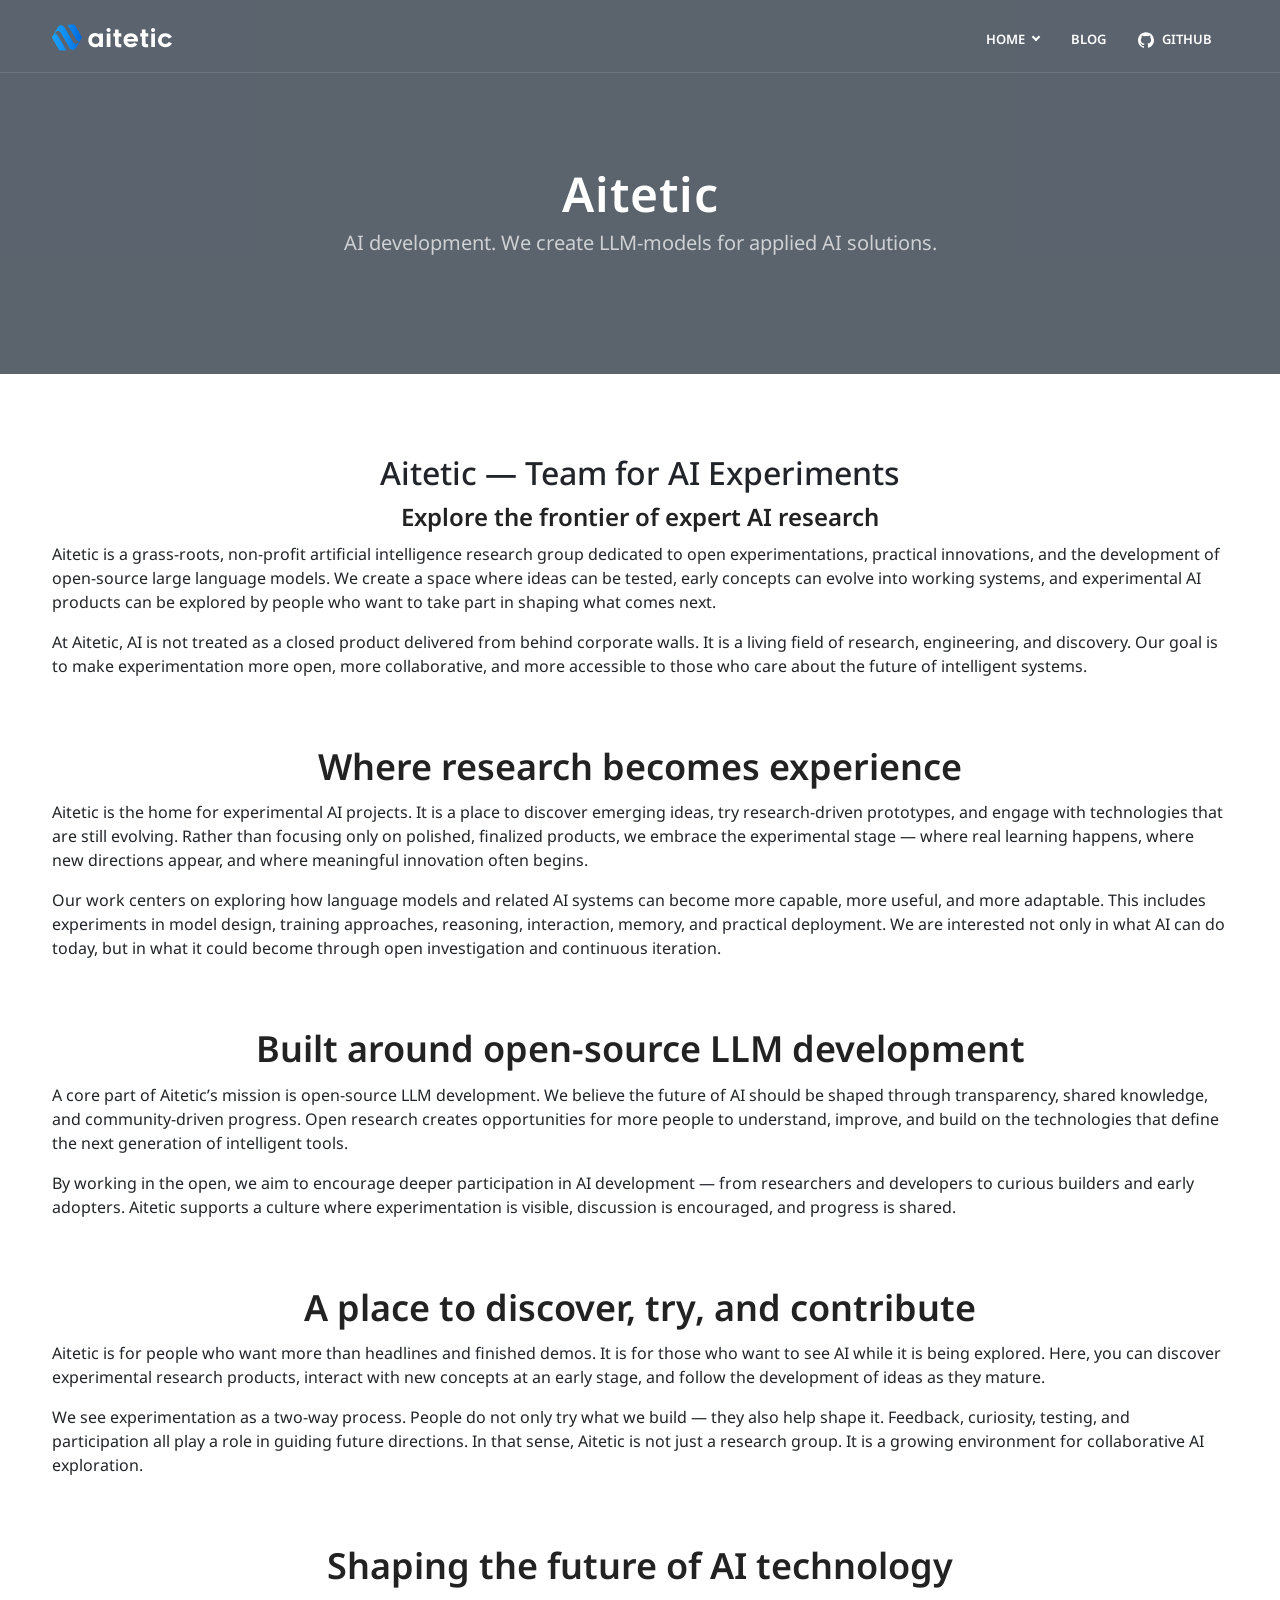
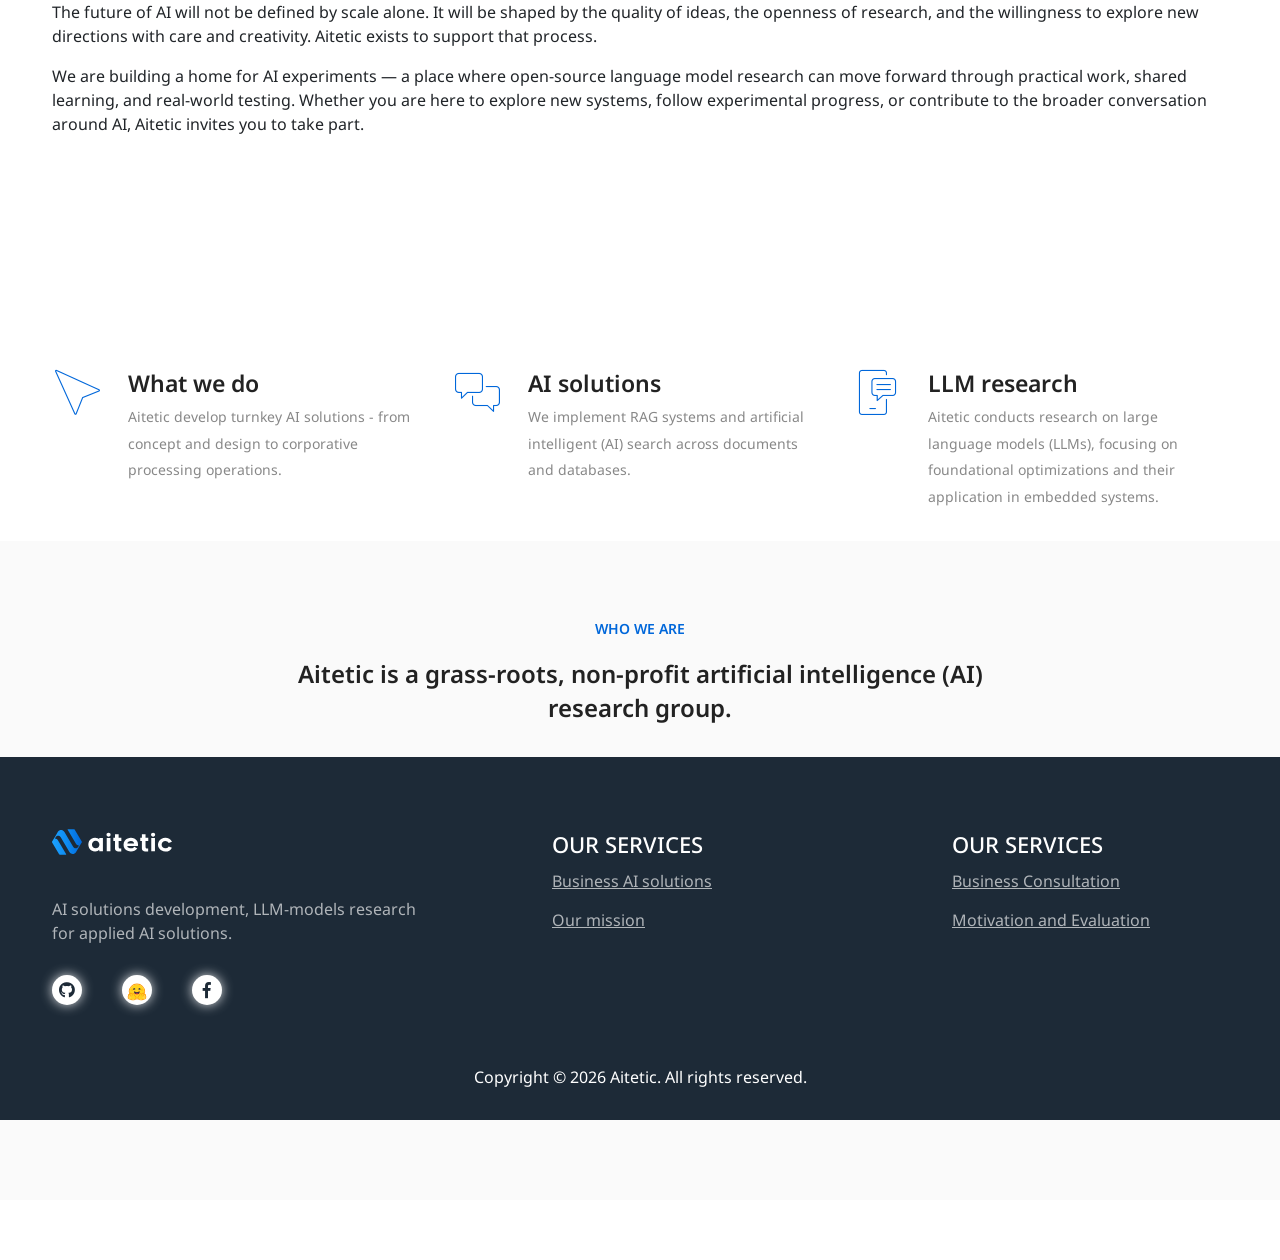
==== index.html @ 422adab6 "index.html: removed google tag manager, gsc meta tag verification" ====
<!DOCTYPE html>
<html lang="en">
<head>

    <title>Aitetic - AI solutions development</title>
    <meta name="description" content="Aitetic - AI solutions development, Team for AI Experiments and LLM-models research for applied AI solutions.">

    <meta name="keywords" content="Aitetic, AI solutions development, Team for AI Experiments and LLM-models research">

    <meta property="og:title" content="Aitetic - AI solutions development">
    <meta property="og:description" content="Aitetic - AI solutions development, Team for AI Experiments and LLM-models research for applied AI solutions.">

    <link rel="canonical" href="https://aitetic.com/">


	<meta charset="UTF-8">
	<link rel="shortcut icon" href="#"/>
	<meta name="viewport" content="width=device-width, initial-scale=1, maximum-scale=1">

    <link rel="icon" href="img/logo/aitetic-logo-min.svg" type="image/svg+xml">

	<!-- Bootstrap-5.3.8 -->
	<link rel="stylesheet" type="text/css" href="assets/dist/css/bootstrap.min.css">
	<!-- Font-Awesome -->
	<link rel="stylesheet" type="text/css" href="css/fontawesome-all.css">
	<!-- Slider -->
	<link rel="stylesheet" type="text/css" href="css/swiper.min.css">
	<link rel="stylesheet" type="text/css" href="css/slider.css">
	<!--Navigation Menu CSS-->
	<link rel="stylesheet" type="text/css" href="css/navigation.css">
	<!-- Owl carousel Styles -->
	<link rel="stylesheet" type="text/css" href="css/owl.carousel.min.css">
	<link rel="stylesheet" type="text/css" href="css/owl.theme.default.css">
	<!--Animate CSS-->
	<link rel="stylesheet" type="text/css" href="css/animate.css">
	<!-- Main Styles -->
	<link rel="stylesheet" type="text/css" href="css/default.css">
	<link rel="stylesheet" type="text/css" href="css/styles.css">


</head>

<body>


<!-- Navbar START -->
<header id="nav-transparent">
	<div>
		<nav id="navigation4" class="container navigation">
			<div class="nav-header">
				<a class="nav-brand" href="/">
					<img src="img/logo/aitetic-logo.svg" alt="logo" class="main-logo" id="light_logo" title="aitetic">
					<img src="img/logo/aitetic-logo-inversed.svg" alt="logo" class="main-logo" id="main_logo" title="aitetic">
				</a>
				<div class="nav-toggle"></div>
			</div>
			<div class="nav-menus-wrapper">
				<ul class="nav-menu align-to-right">
					<li><a href="#">Home</a>
						<ul class="nav-dropdown">
							<li><a href="#features">Features</a></li>
						</ul>
					</li>
                	<li><a href="blog.html" class="nav-link">Blog</a></li>
					<li><a href="https://github.com/aitetic" target="_blank" rel="noopener noreferrer">
						<svg xmlns="http://www.w3.org/2000/svg" class="me-2 align-middle" viewBox="0 0 512 499.36" role="img" height="16" width="16" aria-label="GitHub icon">
                    	<path fill="currentColor" fill-rule="evenodd" d="M256 0C114.64 0 0 114.61 0 256c0 113.09 73.34 209 175.08 242.9 12.8 2.35 17.47-5.56 17.47-12.34 0-6.08-.22-22.18-.35-43.54-71.2 15.49-86.2-34.34-86.2-34.34-11.64-29.57-28.42-37.45-28.42-37.45-23.27-15.84 1.73-15.55 1.73-15.55 25.69 1.81 39.21 26.38 39.21 26.38 22.84 39.12 59.92 27.82 74.5 21.27 2.33-16.54 8.94-27.82 16.25-34.22-56.84-6.43-116.6-28.43-116.6-126.49 0-27.95 10-50.8 26.35-68.69-2.63-6.48-11.42-32.5 2.51-67.75 0 0 21.49-6.88 70.4 26.24a242.65 242.65 0 0 1 128.18 0c48.87-33.13 70.33-26.24 70.33-26.24 14 35.25 5.18 61.27 2.55 67.75 16.41 17.9 26.31 40.75 26.31 68.69 0 98.35-59.85 120-116.88 126.32 9.19 7.9 17.38 23.53 17.38 47.41 0 34.22-.31 61.83-.31 70.23 0 6.85 4.61 14.81 17.6 12.31C438.72 464.97 512 369.08 512 256.02 512 114.62 397.37 0 256 0z">
                      	</path>
                    </svg>GitHub</a></li>
				</ul>
			</div>
		</nav>
	</div>
</header>
<!-- Navbar END -->

<!-- Page Title START -->
<div class="page-title-section">
	<div class="black-overlay-70"></div>
	<div class="container">
		<h1>Aitetic</h1>
		<p>AI development. We create LLM-models for applied AI solutions.</p>
	</div>
</div>
<!-- Page Title END -->


<div class="section-wrapper">
	<div class="container">

<h2 class="text-center">Aitetic — Team for AI Experiments</h2>

<div class="row justify-content-center mb-5">
				<div class="col-md-12 col-lg-8 col-centered text-center">
					<h3 class="s-title-sm">Explore the frontier of expert AI research</h3>
				</div>
				<p>Aitetic is a grass-roots, non-profit artificial intelligence research group dedicated to open experimentations, practical innovations, and the development of open-source large language models. We create a space where ideas can be tested, early concepts can evolve into working systems, and experimental AI products can be explored by people who want to take part in shaping what comes next.
				</p>
				<p>
				At Aitetic, AI is not treated as a closed product delivered from behind corporate walls. It is a living field of research, engineering, and discovery. Our goal is to make experimentation more open, more collaborative, and more accessible to those who care about the future of intelligent systems.
				</p>

</div>

<div class="row justify-content-center mb-5">
				<div class="col-md-12 col-lg-8 col-centered text-center">
					<h3 class="s-title">Where research becomes experience</h3>
				</div>
				<p>
				Aitetic is the home for experimental AI projects. It is a place to discover emerging ideas, try research-driven prototypes, and engage with technologies that are still evolving. Rather than focusing only on polished, finalized products, we embrace the experimental stage — where real learning happens, where new directions appear, and where meaningful innovation often begins.
				</p>

				<p>
				Our work centers on exploring how language models and related AI systems can become more capable, more useful, and more adaptable. This includes experiments in model design, training approaches, reasoning, interaction, memory, and practical deployment. We are interested not only in what AI can do today, but in what it could become through open investigation and continuous iteration.
				</p>

</div>

<div class="row justify-content-center mb-5">
				<div class="col-md-12 col-lg-8 col-centered text-center">
					<h3 class="s-title">Built around open-source LLM development</h3>
				</div>
				<p>
A core part of Aitetic’s mission is open-source LLM development. We believe the future of AI should be shaped through transparency, shared knowledge, and community-driven progress. Open research creates opportunities for more people to understand, improve, and build on the technologies that define the next generation of intelligent tools.
				</p>
				<p>
				By working in the open, we aim to encourage deeper participation in AI development — from researchers and developers to curious builders and early adopters. Aitetic supports a culture where experimentation is visible, discussion is encouraged, and progress is shared.
				</p>

</div>

<div class="row justify-content-center mb-5">
				<div class="col-md-12 col-lg-8 col-centered text-center">
					<h3 class="s-title">A place to discover, try, and contribute</h3>
				</div>
				<p>
Aitetic is for people who want more than headlines and finished demos. It is for those who want to see AI while it is being explored. Here, you can discover experimental research products, interact with new concepts at an early stage, and follow the development of ideas as they mature.
				</p>
				<p>
				We see experimentation as a two-way process. People do not only try what we build — they also help shape it. Feedback, curiosity, testing, and participation all play a role in guiding future directions. In that sense, Aitetic is not just a research group. It is a growing environment for collaborative AI exploration.
				</p>

</div>

<div class="row justify-content-center mb-5">
				<div class="col-md-12 col-lg-8 col-centered text-center">
					<h3 class="s-title">Shaping the future of AI technology</h3>
				</div>
				<p>
The future of AI will not be defined by scale alone. It will be shaped by the quality of ideas, the openness of research, and the willingness to explore new directions with care and creativity. Aitetic exists to support that process.
				</p>
				<p>
				We are building a home for AI experiments — a place where open-source language model research can move forward through practical work, shared learning, and real-world testing. Whether you are here to explore new systems, follow experimental progress, or contribute to the broader conversation around AI, Aitetic invites you to take part.
				</p>

</div>



	</div>
</div>


<section id="features" class="section-wrapper section-wrapper--sm">
	<div class="container">
		<div class="row mt-40">
			<div class="col-md-4 col-sm-4 col-12">
				<div class="feature-float clearfix">
					<div class="feature-float-icon">
						<i class="icon-cursor"></i>
					</div>
					<div class="feature-float-content">
						<h4>What we do</h4>
						<p>Aitetic develop turnkey AI solutions - from concept and design to corporative processing operations.</p>
					</div>
				</div>
			</div>
			<div class="col-md-4 col-sm-4 col-12">
				<div class="feature-float clearfix">
					<div class="feature-float-icon">
						<i class="icon-speech-bubbles"></i>
					</div>
					<div class="feature-float-content">
						<h4>AI solutions</h4>
						<p>We implement RAG systems and artificial intelligent (AI) search across documents and databases.</p>
					</div>
				</div>
			</div>
			<div class="col-md-4 col-sm-4 col-12">
				<div class="feature-float clearfix">
					<div class="feature-float-icon">
						<i class="icon-smartphone"></i>
					</div>
					<div class="feature-float-content">
						<h4>LLM research</h4>
						<p>Aitetic conducts research on large language models (LLMs), focusing on foundational optimizations and their application in embedded systems.</p>
					</div>
				</div>
			</div>
		</div>
	</div>
</div>

<!--Let's Talk START-->
<section id="about" class="section-wrapper section-wrapper--gray">
	<div class="container">
		<div class="row justify-content-center">
			<div class="col-md-12 col-lg-8 mb-4">
				<h3 class="s-subtitle-top textcolor text-center">Who we are</h3>
				<h4 class="s-title-sm text-center">Aitetic is a grass-roots, non-profit artificial intelligence (AI) research group.</h4>
			</div>
		</div>
	</div>
</div>
<!--Let's Talk END-->


<!-- Footer START -->
<footer id="footer">
	<div class="container">
		<div class="row">
			<div class="col-sm-12 col-md-4 foot-col-1">
				<img src="img/logo/aitetic-logo.svg" alt="logo" style="width: 120px; height: auto;" title="aitetic">
				<p class="s-mrt-40">AI solutions development, LLM-models research for applied AI solutions.</p>
				<ul class="social-footer">
					<li class="shadow">
						<a href="https://github.com/aitetic" target="_blank" rel="noopener noreferrer">
							<i class="fab fa-github iconhover" title="aitetic github"></i>
						</a>
					</li>
					<li class="shadow">
						<a href="https://huggingface.co/aitetic" target="_blank" rel="noopener noreferrer" title="aitetic HuggingFace">
							<img src="img/content/huggingface_logo-noborder.svg" class="iconhover" alt="Hugging Face" width="20" height="20">
						</a>
					</li>
					<li class="shadow">
						<a href="https://www.facebook.com/aitetic" target="_blank" rel="noopener noreferrer">
							<i class="fab fa-facebook-f iconhover" title="aitetic Facebook"></i>
						</a>
					</li>
				</ul>
			</div>
			<div class="col-sm-6 col-md-4 col-lg-3 offset-lg-1 foot-col-2 footer-col-clone">
				<h3>OUR SERVICES</h3>
				<ul class="px-0">
					<li><a href="#">Business AI solutions</a>
					</li>
					<li><a href="#">Our mission</a>
					</li>
				</ul>
			</div>
			<div class="col-sm-6 col-md-4 col-lg-3 offset-lg-1 foot-col-3 footer-col-clone">
				<h3>OUR SERVICES</h3>
				<ul class="px-0">
					<li><a href="#">Business Consultation</a>
					</li>
					<li><a href="#">Motivation and Evaluation</a>
					</li>
				</ul>
			</div>
			<div class="col-sm-12 foot-bottom">
              <p>Copyright &copy;
                <script>document.write(new Date().getFullYear());</script> Aitetic. All rights reserved.
              </p>
			</div>
		</div>
	</div>
</footer>
<!-- Footer END -->

<!-- Jquery -->
<script src="./js/jquery.min.js"></script>
<!-- Bootstrap -->
<script src="./js/bootstrap.min.js"></script>
<!-- Navbar JS -->
<script src="./js/navigation.js"></script>
<script src="./js/navigation.fixed.js"></script>
<!-- Popper -->
<script src="./js/popper.min.js"></script>
<!-- Include js plugin -->
<script src="./js/owl.carousel.min.js"></script>
<!-- Main JS -->
<script src="./js/main.js"></script>
</body>

</html>
---- css/slider.css ----
/*
  Project Name : RedBiz
  Author Company : SpecThemes
  Project Date: 24 Feb, 2018
  Template Developer: vsafaryan50@gmail.com
*/


/*-----------------------------------------
  Slider Container Options
-------------------------------------------*/
@media screen and (max-width:767px) {
    .swiper-main-slider {
      padding-top: 70px;
    }
}

.swiper-container {
  width: 100%;
  height: 100vh;
}
@media screen and (max-width:767px) {
  .swiper-container {
    height: auto;
  }
}
.swiper-slide {
  text-align: center;
  font-size: 18px;
  background: transparent;
  background-position: center;
  background-size: cover;
  /* Center slide text vertically */
  display: -webkit-box;
  display: -ms-flexbox;
  display: -webkit-flex;
  display: flex;
  -webkit-box-pack: center;
  -ms-flex-pack: center;
  -webkit-justify-content: center;
  justify-content: center;
  -webkit-box-align: center;
  -ms-flex-align: center;
  -webkit-align-items: center;
  align-items: center;
}



/*-----------------------------------------
  Slider Control Buttons, Paginations
-------------------------------------------*/
.swiper-button-next{
  background-repeat: no-repeat;
  background-position: center;
  background-image:url("data:image/svg+xml;charset=utf-8,%3Csvg%20xmlns%3D'http%3A%2F%2Fwww.w3.org%2F2000%2Fsvg'%20viewBox%3D'0%200%2027%2044'%3E%3Cpath%20d%3D'M27%2C22L27%2C22L5%2C44l-2.1-2.1L22.8%2C22L2.9%2C2.1L5%2C0L27%2C22L27%2C22z'%20fill%3D'%23ffffff'%2F%3E%3C%2Fsvg%3E");
}
.swiper-button-prev{
  background-repeat: no-repeat;
  background-position: center;  
  background-image:url("data:image/svg+xml;charset=utf-8,%3Csvg%20xmlns%3D'http%3A%2F%2Fwww.w3.org%2F2000%2Fsvg'%20viewBox%3D'0%200%2027%2044'%3E%3Cpath%20d%3D'M0%2C22L22%2C0l2.1%2C2.1L4.2%2C22l19.9%2C19.9L22%2C44L0%2C22L0%2C22L0%2C22z'%20fill%3D'%23ffffff'%2F%3E%3C%2Fsvg%3E");
}
.swiper-pagination-bullet-active{
  background: #fff;
}


/*-----------------------------------------
  Overlays For Slides
-------------------------------------------*/
.light-overlay {
  position: absolute;
  top: 0;
  left: 0;
  width: 100%;
  height: 100%;
  background-color: #000;
  opacity: 0.5; 
}

.medium-overlay {
  position: absolute;
  top: 0;
  left: 0;
  width: 100%;
  height: 100%;
  background-color: #000;
  opacity: 0.6; 
  z-index: -1;
}

.dark-overlay {
  position: absolute;
  top: 0;
  left: 0;
  width: 100%;
  height: 100%;
  background-color: #000;
  opacity: 0.7;
  z-index: -1;
}



/*-----------------------------------------
  Slider Content Captions
-------------------------------------------*/
.slider-content{
  position: relative;
  -webkit-animation-delay: 0.5s;
  animation-delay: 0.5s;
  z-index: 2;
}
@media screen and (max-width:767px) {
  .slider-content{
    padding: 70px 30px;
  }
}
.slider-content h2{
  font-size: 65px;
  color: #fff;
  line-height: 1.2;
  font-weight: 600;
}
.slider-content h6{
  font-size: 22px;
  color: #fff;
  line-height: 1.4;
  font-weight: 500;
  opacity: 0.7;
}

@media screen and (max-width:991px) {
  .slider-content h2{
    font-size: 28px;
    color: #fff;
    line-height: 1.4;
    font-weight: 600;
  }
}

@media screen and (max-width:767px) {
  .slider-content h2{
    font-size: 25px;
    color: #fff;
    line-height: 1.4;
    font-weight: 600;
  }
}

.slider-content h3{
  font-size: 45px;
  color: #fff;
  line-height: 1.4;
  font-weight: 600;
}

.slider-content p{
  font-size: 18px;
  color: rgba(255, 255, 255, .7);
  line-height: 1.9;
  font-weight: 400;
  max-width: 100%;
  margin-top: 10px;
  word-wrap: break-word;
}
@media screen and (max-width:767px) {
  .slider-content p{ 
    width: auto;
  }
}



/*-----------------------------------------
  Slider Parallax
-------------------------------------------*/
.parallax-bg {
  position: absolute;
  left: 0;
  top: 0;
  width: 130%;
  height: 100%;
  -webkit-background-size: cover;
  background-size: cover;
  background-position: center;
}




/*-----------------------------------------
Revolution Slider Styles
-------------------------------------------*/
.rev-slider-content{
  z-index: 19 !important;
  white-space: nowrap; 
  font-size: 90px; 
  line-height: 90px; 
  font-weight: 500; 
  color: #ffffff !important; 
}

.revolution-btn{
  z-index: 21 !important; 
  white-space: nowrap; 
  font-size: 18px; 
  line-height: 60px; 
  font-weight: 500; 
  color: rgba(255,255,255,1); 
  letter-spacing: 1px;
  border-color:rgba(0,0,0,1);
  border-radius:30px 30px 30px 30px;
  outline:none;
  box-shadow:none;
  box-sizing:border-box;
  -moz-box-sizing:border-box;
  -webkit-box-sizing:border-box;
  cursor:pointer;
  text-decoration: none;
  -webkit-transition-duration: .3s;
  transition-duration: .3s;
}

.tp-bannertimer{
  height: 5px; 
  background: #000;
  opacity: .5;
}

.revolution-btn-2{
  z-index: 20 !important; 
  min-width: 480px; 
  max-width: 480px; 
  white-space: normal; 
  font-size: 25px; 
  line-height: 35px; 
  font-weight: 400; 
  color: #ffffff; 
  letter-spacing: 0px;
}

.tp-bullet {
    width: 10px;
    height: 10px;
    border-radius: 50%;
    position: absolute;
    background: rgba(255,255,255,.3);
    cursor: pointer;
}




/*-----------------------------------------
Main Image Section Styles
-------------------------------------------*/
.main-image-section{
  width: 100%;
  position: relative;
  background-size: cover;
  background-repeat: no-repeat;
  background-position: 50% 50%;
  padding: 90px 0px 90px 0px;   
  min-height: 85%;  
  /* Center slide text vertically */
  display: -webkit-box;
  display: -ms-flexbox;
  display: -webkit-flex;
  display: flex;
  -webkit-box-pack: center;
  -ms-flex-pack: center;
  -webkit-justify-content: center;
  justify-content: center;
  -webkit-box-align: center;
  -ms-flex-align: center;
  -webkit-align-items: center;
  align-items: center;  
}

.main-image-content{
  margin: 0 auto;
  position: relative;
  overflow: hidden;
  list-style: none;
  padding: 0;
  z-index: 1; 
}


.main-image-content h2{
  font-size: 50px;
  color: #fff;
  line-height: 1.4;
  font-weight: 600;
}

@media screen and (max-width:767px) {
  .main-image-content h2{
    font-size: 25px;
    color: #fff;
    line-height: 1.4;
    font-weight: 600;
  }
}

.main-image-content h3{
  font-size: 45px;
  color: #fff;
  line-height: 1.4;
  font-weight: 600;
}

.main-image-content p{
  font-size: 15px;
  color: rgba(255, 255, 255, .7);
  line-height: 1.9;
  font-weight: 400;
  max-width: 100%;
  margin-top: 10px;
  word-wrap: break-word;
}
@media screen and (max-width:767px) {
  .main-image-content p{ 
    width: auto;
  }
}
---- css/navigation.css ----
/*--------------------
  Classic Navbar
----------------------*/
.navigation {
  width: 100%;
  height: 72px;
  display: table;
  position: relative;
  font-family: inherit;
  background-color: #fff;
  padding-top: 0;
}

.navigation-fixed-wrapper{
  background-color: #fff;
  border-bottom: 1px solid #eee;
  box-shadow: 0 0 65px rgba(0,0,0,.09);
  z-index: 2;
  position: relative;
}

@media (max-width: 991px) {
  .navigation {
    padding: 15px 0px;
    /*
    padding: 12px 0px;
    */
  }
}

.navigation * {
  box-sizing: border-box;
  -webkit-tap-highlight-color: transparent;
}

.navigation-portrait {
  height: 48px;
}

.navigation-fixed-wrapper {
  width: 100%;
  left: 0;
  z-index: 19998;
  /*will-change: opacity;*/
}

.navigation-fixed-wrapper.fixed {
  position: fixed !important;
  -webkit-animation: fade .50s;
  animation: fade .50s;
}

@keyframes fade {
  from {
    opacity: 0.999;
  }
  to {
    opacity: 1;
  }
}

.navigation-fixed-wrapper .navigation {
  margin-right: auto;
  margin-left: auto;
}

.navigation-fixed-placeholder {
  width: 100%;
  display: none;
}

.navigation-fixed-placeholder.navigation-fixed-placeholder.visible {
  display: block;
}

.navigation-hidden {
  width: 0 !important;
  height: 0 !important;
  margin: 0 !important;
  padding: 0 !important;
  position: absolute;
  top: -9999px;
}

.align-to-right {
  float: right;
}

.nav-header {
  float: left;
}

.nav-header-center{
  float: none;
  text-align: center;
  display: block;
}

.navigation-hidden .nav-header {
  display: none;
}

.nav-brand {
  line-height: 70px;
  padding: 0px 15px 0px 0px;
  color: #70798b;
  font-size: 24px;
  text-decoration: none !important;
}

@media (max-width: 991px) {
  .nav-brand {
    padding: 0px 15px;
  }
}

.nav-brand:hover, .nav-brand:focus {
  color: #70798b;
}

.navigation-portrait .nav-brand {
  font-size: 18px;
  line-height: 48px;
}

.nav-logo > img {
  height: 48px;
  margin: 11px auto;
  padding: 0 15px;
  float: left;
}

.nav-logo:focus > img {
  outline: initial;
}

.navigation-portrait .nav-logo > img {
  height: 36px;
  margin: 6px auto 6px 15px;
  padding: 0;
}

.nav-toggle {
  width: 30px;
  height: 30px;
  padding: 6px 2px 0;
  position: absolute;
  top: 50%;
  margin-top: -14px;
  right: 15px;
  display: none;
  cursor: pointer;
}

.nav-toggle:before {
  content: "";
  position: absolute;
  width: 24px;
  height: 2px;
  background-color: #70798b;
  border-radius: 10px;
  box-shadow: 0 0.5em 0 0 #70798b, 0 1em 0 0 #70798b;
}

.navigation-portrait .nav-toggle {
  display: block;
}

.navigation-portrait .nav-menus-wrapper {
  width: 320px;
  height: 100%;
  top: 0;
  left: -400px;
  position: fixed;
  background-color: #ffffff;
  z-index: 999999;
  overflow-y: auto;
  -webkit-overflow-scrolling: touch;
  -webkit-transition-duration: .8s;
  transition-duration: .8s;
  -webkit-transition-timing-function: ease;
  transition-timing-function: ease;
}

.navigation-portrait .nav-menus-wrapper.nav-menus-wrapper-right {
  left: auto;
  right: -400px;
}

.navigation-portrait .nav-menus-wrapper.nav-menus-wrapper-open {
  left: 0;
}

.navigation-portrait .nav-menus-wrapper.nav-menus-wrapper-right.nav-menus-wrapper-open {
  left: auto;
  right: 0;
}

.nav-menus-wrapper-close-button {
  width: 30px;
  height: 40px;
  margin: 10px 7px;
  display: none;
  float: right;
  color: #70798b;
  font-size: 26px;
  cursor: pointer;
}

.navigation-portrait .nav-menus-wrapper-close-button {
  display: block;
}

.nav-menu {
  margin: 0;
  padding: 0;
  list-style: none;
  line-height: normal;
  font-size: 0;
}

.navigation-portrait .nav-menu {
  width: 100%;
}

.nav-menu.nav-menu-centered {
  text-align: center;
}

.nav-menu.nav-menu-centered > li {
  float: none;
}

.nav-menu > li {
  display: inline-block;
  float: left;
  text-align: left;
}

.navigation-portrait .nav-menu > li {
  width: 100%;
  position: relative;
  border-top: solid 1px #f7f7f7;
}

.navigation-portrait .nav-menu > li:last-child {
  border-bottom: solid 1px #f0f0f0;
}

.nav-menu + .nav-menu > li:first-child {
  border-top: none;
}

.nav-menu > li > a {
  height: 72px;
  padding: 28px 16px 0px 16px;
  display: inline-block;
  position: relative;
  text-decoration: none;
  font-size: 13px;
  font-weight: 600;
  text-transform: uppercase;
  color: #222;
  -webkit-transition: color 0.3s, background 0.3s;
  transition: color 0.3s, background 0.3s;
}

.navigation-portrait .nav-menu > li > a {
  width: 100%;
  height: auto;
  padding: 12px 15px 12px 26px;
}

.nav-menu > li > a > i,
.nav-menu > li > a > [class*="ion-"] {
  width: 18px;
  height: 16px;
  line-height: 16px;
  -webkit-transform: scale(1.4);
  -ms-transform: scale(1.4);
  transform: scale(1.4);
}

.nav-menu > li > a > [class*="ion-"] {
  width: 16px;
  display: inline-block;
  -webkit-transform: scale(1.8);
  -ms-transform: scale(1.8);
  transform: scale(1.8);
}

.navigation-portrait .nav-menu.nav-menu-social {
  width: 100%;
  text-align: center;
}

.nav-menu.nav-menu-social > li {
  text-align: center;
  float: none;
  border: none !important;
}

.navigation-portrait .nav-menu.nav-menu-social > li {
  width: auto;
}

.nav-menu.nav-menu-social > li > a > [class*="ion-"] {
  font-size: 12px;
}

.nav-menu.nav-menu-social > li > a > .fa {
  font-size: 14px;
}

.navigation-portrait .nav-menu.nav-menu-social > li > a {
  padding: 15px;
}

.submenu-indicator {
  margin-left: 8px;
  margin-top: 4px;
  float: right;
  -webkit-transition: all 0.3s;
  transition: all 0.3s;
}

.navigation-portrait .submenu-indicator {
  width: 54px;
  height: 44px;
  margin-top: 0;
  position: absolute;
  top: 0;
  right: 0;
  text-align: center;
  z-index: 20000;
}

.submenu-indicator-chevron {
  height: 6px;
  width: 6px;
  display: block;
  border-style: solid;
  border-width: 0 2px 2px 0;
  border-color: transparent #70798b #70798b transparent;
  -webkit-transform: rotate(45deg);
  -ms-transform: rotate(45deg);
  transform: rotate(45deg);
  -webkit-transition: border 0.3s;
  transition: border 0.3s;
}

.navigation-portrait .submenu-indicator-chevron {
  position: absolute;
  top: 18px;
  left: 24px;
}

.navigation-portrait .submenu-indicator.submenu-indicator-up {
  -webkit-transform: rotate(-180deg);
  -ms-transform: rotate(-180deg);
  transform: rotate(-180deg);
}

.nav-overlay-panel {
  width: 100%;
  height: 100%;
  top: 0;
  left: 0;
  position: fixed;
  display: none;
  z-index: 99999;
}

.no-scroll {
  touch-action: none;
  overflow-x: hidden;
}

/* SEARCH PANEL */
.nav-search {
  height: 70px;
  float: right;
  z-index: 19998;
}

.navigation-portrait .nav-search {
  height: 48px;
  padding: 0 10px;
  margin-right: 52px;
}

.navigation-hidden .nav-search {
  display: none;
}

.nav-search-button {
  width: 40px;
  height: 70px;
  line-height: 70px;
  text-align: center;
  cursor: pointer;
  background-color: transparent;
  margin-top: 3px;
}

/*Extra Class*/
.nav-search-button i{
  font-size: 15px;
  font-weight: 600;
}
@media (max-width: 991px) {
  .nav-search-button{
    margin-top: 0px;
    width: 25px !important;
    height: 50px;
    padding-top: 3px;
  }
  .nav-search-button i{
    font-size: 17px;
    font-weight: 600;
  }

  .nav-search-inner input{
    margin-top: 15px !important;
  }
  .nav-search-close-button{
    top: 25px !important;
  }
}

.navigation-portrait .nav-search-button {
  width: 50px;
  height: 48px;
  line-height: 46px;
  font-size: 22px;
}

.nav-search-icon {
  width: 14px;
  height: 14px;
  margin: 2px 8px 8px 4px;
  display: inline-block;
  vertical-align: middle;
  position: relative;
  color: #70798b;
  text-align: left;
  text-indent: -9999px;
  border: 2px solid;
  border-radius: 50%;
  -webkit-transform: rotate(-45deg);
  -ms-transform: rotate(-45deg);
  transform: rotate(-45deg);
  -webkit-transition: color 0.3s;
  transition: color 0.3s;
}

.nav-search-icon:after, .nav-search-icon:before {
  content: '';
  pointer-events: none;
}

.nav-search-icon:before {
  width: 2px;
  height: 11px;
  top: 11px;
  position: absolute;
  left: 50%;
  border-radius: 0 0 1px 1px;
  box-shadow: inset 0 0 0 32px;
  -webkit-transform: translateX(-50%);
  -ms-transform: translateX(-50%);
  transform: translateX(-50%);
}

.nav-search > form {
  width: 100%;
  height: 100%;
  padding: 0 auto;
  display: none;
  position: absolute;
  left: 0;
  top: 0;
  background-color: #ffffff;
  z-index: 99;
}

.nav-search-inner {
  width: 70%;
  height: 85px;
  margin: auto;
  display: table;
}

.navigation-portrait .nav-search-inner {
  height: 48px;
}

.nav-search-inner input[type=text],
.nav-search-inner input[type=search] {
  height: 85px;
  width: 100%;
  margin: 0;
  padding: 0 12px;
  font-size: 26px;
  text-align: center;
  color: #70798b;
  outline: none;
  line-height: 70px;
  border: none;
  background-color: transparent;
  -webkit-transition: all 0.3s;
  transition: all 0.3s;
}

.navigation-portrait .nav-search-inner input[type=text],
.navigation-portrait .nav-search-inner input[type=search] {
  height: 48px;
  font-size: 18px;
  line-height: 48px;
}

.nav-search-close-button {
  width: 28px;
  height: 28px;
  display: block;
  position: absolute;
  right: 20px;
  top: 30px;
  line-height: normal;
  color: #222;
  font-size: 20px;
  cursor: pointer;
  text-align: center;
  outline: none;
}

.navigation-portrait .nav-search-close-button {
  top: 10px;
  right: 14px;
}

.nav-button:hover, .nav-button:focus {
  color: #fff;
  text-decoration: none;
  opacity: 0.85;
}

.navigation-portrait .nav-button {
  width: calc(100% - 52px);
  margin: 17px 26px;
}

/* NAVIGATION TEXT */
.nav-text {
  margin: 25px 15px;
  display: inline-block;
  color: #70798b;
  font-size: 14px;
}

.navigation-portrait .nav-text {
  width: calc(100% - 52px);
  margin: 12px 26px 0;
}

.navigation-portrait .nav-text + ul {
  margin-top: 15px;
}

/* DROPDOWN EXTENSION */
.nav-dropdown {
  min-width: 200px;
  margin: 0;
  padding: 0;
  display: none;
  position: absolute;
  list-style: none;
  z-index: 98;
  white-space: nowrap;
  -webkit-box-shadow: 0 6px 50px rgba(0,0,0,.04);
  box-shadow: 0 6px 50px rgba(0,0,0,.04);
}

.nav-dropdown li a span {
  background: #0067da;
  border-radius: 5px;
  font-size: 11px;
  line-height: 1.5;
  color: #fff;
  padding: 0 5px 3px 5px;
  margin-left: 10px;
}

.navigation-portrait .nav-dropdown {
  width: 100%;
  position: static;
  left: 0;
}

.nav-dropdown .nav-dropdown {
  left: 100%;
}

.nav-menu > li > .nav-dropdown {
  /*border: solid 1px #f0f0f0;*/
}

.nav-dropdown > li {
  width: 100%;
  float: left;
  clear: both;
  position: relative;
  text-align: left;
}

.nav-dropdown > li > a {
  width: 100%;
  padding: 11px 20px;
  display: inline-block;
  text-decoration: none;
  float: left;
  font-size: 14px;
  font-weight: 500;
  color: #70798b;
  background-color: #f8f8f8;
  -webkit-transition: color 0.3s, background 0.3s;
  transition: color 0.3s, background 0.3s;
}

.nav-dropdown.nav-dropdown-left {
  right: 0;
}

.nav-dropdown > li > .nav-dropdown-left {
  left: auto;
  right: 100%;
}

.navigation-landscape .nav-dropdown.nav-dropdown-left > li > a {
  text-align: right;
}

.navigation-portrait .nav-dropdown > li > a {
  padding: 12px 20px 12px 30px;
}

.navigation-portrait .nav-dropdown > li > ul > li > a {
  padding-left: 50px;
}

.navigation-portrait .nav-dropdown > li > ul > li > ul > li > a {
  padding-left: 70px;
}

.navigation-portrait .nav-dropdown > li > ul > li > ul > li > ul > li > a {
  padding-left: 90px;
}

.navigation-portrait .nav-dropdown > li > ul > li > ul > li > ul > li > ul > li > a {
  padding-left: 110px;
}

.nav-dropdown .submenu-indicator {
  right: 15px;
  top: 16px;
  position: absolute;
}

.navigation-portrait .nav-dropdown .submenu-indicator {
  right: 0;
  top: 0;
}

.nav-dropdown .submenu-indicator .submenu-indicator-chevron {
  -webkit-transform: rotate(-45deg);
  -ms-transform: rotate(-45deg);
  transform: rotate(-45deg);
}

.navigation-portrait .nav-dropdown .submenu-indicator .submenu-indicator-chevron {
  -webkit-transform: rotate(45deg);
  -ms-transform: rotate(45deg);
  transform: rotate(45deg);
}

.navigation-landscape .nav-dropdown.nav-dropdown-left .submenu-indicator {
  left: 10px;
}

.navigation-landscape .nav-dropdown.nav-dropdown-left .submenu-indicator .submenu-indicator-chevron {
  -webkit-transform: rotate(135deg);
  -ms-transform: rotate(135deg);
  transform: rotate(135deg);
}

/* HORIZONTAL DROPDOWN EXTENSION */
.nav-dropdown-horizontal {
  width: 100%;
  left: 0;
  background-color: #fdfdfd;
  border-top: solid 1px #f0f0f0;
}

.nav-dropdown-horizontal .nav-dropdown-horizontal {
  width: 100%;
  top: 100%;
  left: 0;
}

.navigation-portrait .nav-dropdown-horizontal .nav-dropdown-horizontal {
  border-top: none;
}

.nav-dropdown-horizontal > li {
  width: auto;
  clear: none;
  position: static;
}

.navigation-portrait .nav-dropdown-horizontal > li {
  width: 100%;
}

.nav-dropdown-horizontal > li > a {
  position: relative;
}

.nav-dropdown-horizontal .submenu-indicator {
  height: 18px;
  top: 11px;
  -webkit-transform: rotate(90deg);
  -ms-transform: rotate(90deg);
  transform: rotate(90deg);
}

.navigation-portrait .nav-dropdown-horizontal .submenu-indicator {
  height: 42px;
  top: 0;
  -webkit-transform: rotate(0deg);
  -ms-transform: rotate(0deg);
  transform: rotate(0deg);
}

.navigation-portrait .nav-dropdown-horizontal .submenu-indicator.submenu-indicator-up {
  -webkit-transform: rotate(-180deg);
  -ms-transform: rotate(-180deg);
  transform: rotate(-180deg);
}

/* MEGAMENU EXTENSION */
.megamenu-panel {
  width: 100%;
  padding: 15px;
  display: none;
  position: absolute;
  font-size: 14px;
  z-index: 98;
  text-align: left;
  color: inherit;
  border-top: solid 1px #f7f7f7;
  -webkit-box-shadow: 0 6px 50px rgba(0,0,0,.04);
  box-shadow: 0 6px 50px rgba(0,0,0,.04);
  background-color: #fff;
}

.navigation-portrait .megamenu-panel {
  padding: 25px;
  position: static;
  display: block;
}

.megamenu-panel [class*="container"] {
  width: 100%;
}

.megamenu-panel [class*="container"] [class*="col-"] {
  padding: 0;
}

.megamenu-panel-half {
  width: 50%;
}

.megamenu-panel-quarter {
  width: 25%;
}

.navigation-portrait .megamenu-panel-half,
.navigation-portrait .megamenu-panel-quarter {
  width: 100%;
}

/* GRID */
.megamenu-panel-row {
  width: 100%;
}

.megamenu-panel-row:before, .megamenu-panel-row:after {
  display: table;
  content: "";
  line-height: 0;
}

.megamenu-panel-row:after {
  clear: both;
}

.megamenu-panel-row [class*="col-"] {
  display: block;
  min-height: 20px;
  float: left;
  margin-left: 3%;
}

.megamenu-panel-row [class*="col-"]:first-child {
  margin-left: 0;
}

.navigation-portrait .megamenu-panel-row [class*="col-"] {
  float: none;
  display: block;
  width: 100% !important;
  margin-left: 0;
  margin-top: 15px;
}

.navigation-portrait .megamenu-panel-row:first-child [class*="col-"]:first-child {
  margin-top: 0;
}

.megamenu-panel-row .col-1 {
  width: 5.583333333333%;
}

.megamenu-panel-row .col-2 {
  width: 14.166666666666%;
}

.megamenu-panel-row .col-3 {
  width: 22.75%;
}

.megamenu-panel-row .col-4 {
  width: 31.333333333333%;
}

.megamenu-panel-row .col-5 {
  width: 39.916666666667%;
}

.megamenu-panel-row .col-6 {
  width: 48.5%;
}

.megamenu-panel-row .col-7 {
  width: 57.083333333333%;
}

.megamenu-panel-row .col-8 {
  width: 65.666666666667%;
}

.megamenu-panel-row .col-9 {
  width: 74.25%;
}

.megamenu-panel-row .col-10 {
  width: 82.833333333334%;
}

.megamenu-panel-row .col-11 {
  width: 91.416666666667%;
}

.megamenu-panel-row .col-12 {
  width: 100%;
}

/* MEGAMENU TABS */
.megamenu-tabs {
  width: 100%;
  float: left;
  display: block;
}

.megamenu-tabs-nav {
  width: 20%;
  margin: 0;
  padding: 0;
  float: left;
  list-style: none;
}

.navigation-portrait .megamenu-tabs-nav {
  width: 100%;
}

.megamenu-tabs-nav > li > a {
  width: 100%;
  padding: 10px 16px;
  float: left;
  font-size: 13px;
  text-decoration: none;
  color: #70798b;
  border: solid 1px #eff0f2;
  outline: 0;
  background-color: #ffffff;
  -webkit-transition: background 0.3s;
  transition: background 0.3s;
}

.megamenu-tabs-nav > li.active a,
.megamenu-tabs-nav > li:hover a {
  background-color: #f5f5f5;
}

.megamenu-tabs-pane {
  width: 80%;
  min-height: 30px;
  padding: 20px;
  float: right;
  display: none;
  opacity: 0;
  font-size: 13px;
  color: #70798b;
  border: solid 1px #eff0f2;
  background-color: #ffffff;
  -webkit-transition: opacity 0.5s;
  transition: opacity 0.5s;
}

.megamenu-tabs-pane.active {
  display: block;
  opacity: 1;
}

.navigation-portrait .megamenu-tabs-pane {
  width: 100%;
}

/* MEGAMENU LIST */
.megamenu-lists {
  width: 100%;
  display: table;
}

/* The list */
.megamenu-list {
  width: 100%;
  margin: 0 0 15px;
  padding: 0;
  display: inline-block;
  float: left;
  list-style: none;
}

.megamenu-list:last-child {
  margin: 0;
  border: none;
}

.navigation-landscape .megamenu-list {
  margin: -15px 0;
  padding: 20px 0;
  border-right: solid 1px #f0f0f0;
}

.navigation-landscape .megamenu-list:last-child {
  border: none;
}

.megamenu-list > li > a {
  width: 100%;
  padding: 10px 15px;
  display: inline-block;
  color: #70798b;
  text-decoration: none;
  font-size: 12px;
  font-weight: 500;
  -webkit-transition: all 0.3s;
  transition: all 0.3s;
}

.megamenu-list > li.megamenu-list-title > a {
  font-size: 11px;
  font-weight: 700;
  text-transform: uppercase;
  opacity: 0.8;
  color: #222;
}

.megamenu-list > li.megamenu-list-title > a:hover {
  opacity: 1;
  background-color: transparent;
}

.navigation-landscape .list-col-2 {
  width: 50%;
}

.navigation-landscape .list-col-3 {
  width: 33%;
}

.navigation-landscape .list-col-4 {
  width: 25%;
}

/*--------------------
  Transparent Navbar
----------------------*/
@media (min-width: 991px) {
  #nav-transparent{
    height: 0px !important;
  }

  #nav-transparent .navigation{
    width: 100%;
    height: 72px;
    display: table;
    position: relative;
    font-family: inherit;
    background-color: transparent;
    padding-top: 0;
    -webkit-transition: all 0.3s ease;
    -moz-transition: all 0.3s ease;
    -o-transition: all 0.3s ease;
  }

  #nav-transparent .navigation-fixed-wrapper{
    background-color: transparent;
    border-bottom: 1px solid rgba(255, 255, 255, .1);
    box-shadow: none;
    -webkit-transition: all 0.3s ease;
    -moz-transition: all 0.3s ease;
    -o-transition: all 0.3s ease;
  }

  /*Nav Links*/
  #nav-transparent .nav-menu > li > a {
    padding: 30px 16px 0px 16px;
    display: inline-block;
    position: relative;
    text-decoration: none;
    font-size: 13px;
    font-weight: 600;
    color: #fff;
    -webkit-transition: color 0.3s, background 0.3s;
    transition: color 0.3s, background 0.3s;
  }

  #nav-transparent .navigation-portrait .nav-menu > li > a {
    width: 100%;
    height: auto;
    padding: 12px 15px 12px 26px;
  }

  #nav-transparent .submenu-indicator-chevron {
    border-color: transparent #fff #fff transparent;
    -webkit-transition: border 0.3s;
    transition: border 0.3s;
  }

  #nav-transparent .nav-dropdown .submenu-indicator-chevron {
    border-color: transparent #70798b #70798b transparent;
    -webkit-transition: border 0.3s;
    transition: border 0.3s;
  }

  #nav-transparent .nav-search-button i{
    font-size: 15px;
    font-weight: 600;
    color: #fff;
  }
  @media (max-width: 991px) {
    #nav-transparent .nav-search-button{
      margin-top: 0px;
    }
    #nav-transparent .nav-search-button i{
      font-size: 17px;
      font-weight: 600;
    }
  }

  /*White Options*/
  #nav-transparent .nav-white-bg{
    background: #fff;
    border-bottom: 1px solid #eee;
    box-shadow: 0 0 65px rgba(0,0,0,.09);
  }

  #nav-transparent .nav-white-bg{
    background: #fff;
  }

  #nav-transparent .nav-white-bg .nav-menu > li > a {
    height: 72px;
    padding: 28px 16px 0 16px;
    display: inline-block;
    position: relative;
    text-decoration: none;
    font-size: 13px;
    font-weight: 600;
    color: #222;
    -webkit-transition: color 0.3s, background 0.3s;
    transition: color 0.3s, background 0.3s;
  }

  #nav-transparent .nav-white-bg .submenu-indicator-chevron {
    border-color: transparent #222 #222 transparent;
    -webkit-transition: border 0.3s;
    transition: border 0.3s;
  }

  #nav-transparent .nav-white-bg .nav-search-button i{
    font-size: 15px;
    font-weight: 600;
    color: #222;
  }

  #main_logo{
    -webkit-transition: all 0.3s ease;
    -moz-transition: all 0.3s ease;
    -o-transition: all 0.3s ease;
  }
  #light_logo{
    -webkit-transition: all 0.3s ease;
    -moz-transition: all 0.3s ease;
    -o-transition: all 0.3s ease;
  }

}





/*--------------------
  Push Nav
----------------------*/
.push-content{
  margin-left: 300px;
}
@media screen and (max-width: 991px) {
  .push-content{
    margin-left: 0px;
  }
}

#navigation-push .navigation{
  z-index: 999;
}

#navigation-push .navigation-portrait .nav-menus-wrapper{
  width: 300px;
  max-width: 100%;
}


#navigation-push .navigation-portrait .nav-menu > li > a {
  width: 100%;
  height: auto;
  padding: 16px 15px 16px 26px;
}

#navigation-push .nav-menus-wrapper{
  -webkit-box-shadow: 0 0 18px rgba(28, 31, 33, 0.07);
  box-shadow: 0 0 18px rgba(28, 31, 33, 0.07);
}

#navigation-push .nav-menu{
  padding-bottom: 30px;
}

#navigation-push .nav-brand img{
  margin: 40px 0px;
}


#navigation-push .nav-menus-wrapper::-webkit-scrollbar {
  width: 4px;
}

#navigation-push .nav-menus-wrapper::-webkit-scrollbar-track {
  -webkit-box-shadow: inset 0 0 0px rgba(0,0,0,0.3);
  border-radius: 0px;
}

#navigation-push .nav-menus-wrapper::-webkit-scrollbar-thumb {
  border-radius: 0px;
  -webkit-box-shadow: inset 6px 6px 6px rgba(0,0,0,0.3);
}


#navigation-push .btn-show{
  font-size: 25px;
  color: #70798b;
  margin-top: 6px;
}

#navigation-push .small-size-header{
  padding: 15px 0px;
  text-align: right;
}
---- css/default.css ----
/*
==============================================
TABLE OF CONTENT
==============================================

0. Fonts
1. General
2. Color
3. Space
4. length

==============================================
[END] TABLE OF CONTENT
==============================================
*/

/*-----------------------------------------
  0. Fonts
-------------------------------------------*/
@import url('./icons.css');
@import url('./themify.css');
@import url('https://fonts.googleapis.com/css2?family=Jost:ital,wght@0,100;0,200;0,300;0,400;0,500;0,531;0,600;0,700;0,800;0,900;1,100;1,200;1,300;1,400;1,500;1,531;1,600;1,700;1,800;1,900&display=swap');
@import url('https://fonts.googleapis.com/css2?family=Lustria&display=swap');

@import url('fonts/gilroy/Gilroy.css');

@import url('https://fonts.googleapis.com/css2?family=Noto+Sans:wght@400;500;600;700&display=swap');

/*-----------------------------------------
  1. General
-------------------------------------------*/
.container {
    max-width: 1200px;
}

* {
    margin: 0;
    padding: 0;
    box-sizing: border-box;
}

body {
    font-family: "Noto Sans", sans-serif;
    overflow-x: hidden;
}

a {
    transition: 0.3s;
}
a:active,
a:hover,
a:focus {
    outline: 0 none;
    text-decoration: none;
    cursor: pointer;
}

img {
    max-width: 100%;
    height: auto;
}

button {
    border: 0;
    cursor: pointer;
}

button:focus {
    outline: none;
}

input,
textarea {
    outline: none;
    max-width: 100%;
}

textarea {
    resize: none;
}

input:focus,
textarea:focus {
    outline: none !important;
}

ul {
    list-style-type: none;
}

dl,
ol,
ul {
    margin-top: 0;
    margin-bottom: 0;
}

/*-----------------------------------------
  2. Color
-------------------------------------------*/
.primary-color {
    color: #0067da !important;
}

.white-color {
    color: #fff !important;
}

.bluebg {
    background: #0067da;
    transition: all 0.3s;
}

.bluebg:hover {
    background-color: #2f2f2f;
    transition: all 0.3s;
}

.textcolor {
    color: #0067da !important;
}

.textcolor-2 {
    color: #7635F3 !important;
}

.bg-2 {
    background: #7635F3;
}

/*-----------------------------------------
  3. Space
-------------------------------------------*/
/*Margin*/
.s-mr-5 {
    margin: 5px
}

.s-mr-10 {
    margin: 10px
}

.s-mr-15 {
    margin: 15px
}

.s-mr-20 {
    margin: 20px
}

.s-mr-25 {
    margin: 25px
}

.s-mr-30 {
    margin: 30px
}

.s-mrt-5 {
    margin-top: 5px
}

.s-mrt-10 {
    margin-top: 10px
}

.s-mrt-15 {
    margin-top: 15px
}

.s-mrt-20 {
    margin-top: 20px
}

.s-mrt-25 {
    margin-top: 25px
}

.s-mrt-30 {
    margin-top: 30px
}

.s-mrt-35 {
    margin-top: 35px
}

.s-mrt-40 {
    margin-top: 40px
}

.s-mrt-45 {
    margin-top: 45px
}

.s-mrt-50 {
    margin-top: 50px
}

.s-mrt-55 {
    margin-top: 55px
}

.s-mrt-60 {
    margin-top: 60px
}

.s-mrt-65 {
    margin-top: 65px
}

.s-mrt-70 {
    margin-top: 70px
}

.s-mrt-75 {
    margin-top: 75px
}

.s-mrt-80 {
    margin-top: 80px
}

.s-mrt-85 {
    margin-top: 85px
}

.s-mrt-90 {
    margin-top: 90px
}

.s-mrt-95 {
    margin-top: 95px
}

.s-mrt-100 {
    margin-top: 100px
}

.s-mrt-110 {
    margin-top: 110px
}

.s-mrt-120 {
    margin-top: 120px
}

.s-mrb-5 {
    margin-bottom: 5px
}

.s-mrb-10 {
    margin-bottom: 10px
}

.s-mrb-15 {
    margin-bottom: 15px
}

.s-mrb-20 {
    margin-bottom: 20px
}

.s-mrb-25 {
    margin-bottom: 25px
}

.s-mrb-30 {
    margin-bottom: 30px
}

.s-mrb-35 {
    margin-bottom: 35px
}

.s-mrb-40 {
    margin-bottom: 40px
}

.s-mrb-45 {
    margin-bottom: 45px
}

.s-mrb-50 {
    margin-bottom: 50px
}

.s-mrb-55 {
    margin-bottom: 55px
}

.s-mrb-60 {
    margin-bottom: 60px
}

.s-mrb-65 {
    margin-bottom: 65px
}

.s-mrb-70 {
    margin-bottom: 70px
}

.s-mrb-75 {
    margin-bottom: 75px
}

.s-mrb-80 {
    margin-bottom: 80px
}

.s-mrb-85 {
    margin-bottom: 85px
}

.s-mrb-90 {
    margin-bottom: 90px
}

.s-mrb-95 {
    margin-bottom: 95px
}

.s-mrb-100 {
    margin-bottom: 100px
}

.s-mrb-110 {
    margin-bottom: 110px
}

.s-mrb-125 {
    margin-bottom: 125px
}

.s-mrl-5 {
    margin-left: 5px
}

.s-mrl-10 {
    margin-left: 10px
}

.s-mrl-15 {
    margin-left: 15px
}

.s-mrl-20 {
    margin-left: 20px
}

.s-mrl-25 {
    margin-left: 25px
}

.s-mrl-30 {
    margin-left: 30px
}

.s-mrl-35 {
    margin-left: 35px
}

.s-mrl-40 {
    margin-left: 40px
}

.s-mrl-45 {
    margin-left: 45px
}

.s-mrl-50 {
    margin-left: 50px
}

.s-mrl-55 {
    margin-left: 55px
}

.s-mrl-60 {
    margin-left: 60px
}

.s-mrl-65 {
    margin-left: 65px
}

.s-mrl-70 {
    margin-left: 70px
}

.s-mrl-75 {
    margin-left: 75px
}

.s-mrl-80 {
    margin-left: 80px
}

.s-mrl-85 {
    margin-left: 85px
}

.s-mrl-90 {
    margin-left: 90px
}

.s-mrl-95 {
    margin-left: 95px
}

.s-mrl-100 {
    margin-left: 100px
}

.s-mrr-5 {
    margin-right: 5px
}

.s-mrr-10 {
    margin-right: 10px
}

.s-mrr-15 {
    margin-right: 15px
}

.s-mrr-20 {
    margin-right: 20px
}

.s-mrr-25 {
    margin-right: 25px
}

.s-mrr-30 {
    margin-right: 30px
}

.s-mrr-35 {
    margin-right: 35px
}

.s-mrr-40 {
    margin-right: 40px
}

.s-mrr-45 {
    margin-right: 45px
}

.s-mrr-50 {
    margin-right: 50px
}

.s-mrr-55 {
    margin-right: 55px
}

.s-mrr-60 {
    margin-right: 60px
}

.s-mrr-65 {
    margin-right: 65px
}

.s-mrr-70 {
    margin-right: 70px
}

.s-mrr-75 {
    margin-right: 75px
}

.s-mrr-80 {
    margin-right: 80px
}

.s-mrr-85 {
    margin-right: 85px
}

.s-mrr-90 {
    margin-right: 90px
}

.s-mrr-95 {
    margin-right: 95px
}

.s-mrr-100 {
    margin-right: 100px
}

/*padding*/
.s-pd-5 {
    padding: 5px
}

.s-pd-10 {
    padding: 10px
}

.s-pd-15 {
    padding: 15px
}

.s-pd-20 {
    padding: 20px
}

.s-pd-25 {
    padding: 25px
}

.s-pd-30 {
    padding: 30px
}

.s-pdt-5 {
    padding-top: 5px
}

.s-pdt-10 {
    padding-top: 10px
}

.s-pdt-15 {
    padding-top: 15px
}

.s-pdt-20 {
    padding-top: 20px
}

.s-pdt-25 {
    padding-top: 25px
}

.s-pdt-30 {
    padding-top: 30px
}

.s-pdb-5 {
    padding-bottom: 5px
}

.s-pdb-10 {
    padding-bottom: 10px
}

.s-pdb-15 {
    padding-bottom: 15px
}

.s-pdb-20 {
    padding-bottom: 20px
}

.s-pdb-25 {
    padding-bottom: 25px
}

.s-pdb-30 {
    padding-bottom: 30px
}

.s-pdb-110 {
    padding-bottom: 110px
}

.s-pdl-5 {
    padding-left: 5px
}

.s-pdl-10 {
    padding-left: 10px
}

.s-pdl-15 {
    padding-left: 15px
}

.s-pdl-20 {
    padding-left: 20px
}

.s-pdl-25 {
    padding-left: 25px
}

.s-pdl-30 {
    padding-left: 30px
}

.s-pdr-5 {
    padding-right: 5px
}

.s-pdr-10 {
    padding-right: 10px
}

.s-pdr-15 {
    padding-right: 15px
}

.s-pdr-20 {
    padding-right: 20px
}

.s-pdr-25 {
    padding-right: 25px
}

.s-pdr-30 {
    padding-right: 35px
}

@media screen and (max-width: 768px) {
    .s-mrb-125 {
        margin-bottom: 20px;
    }

    .s-mrb-75 {
        margin-bottom: 40px;
    }
}

/*-----------------------------------------
  4. Length
-------------------------------------------*/
.s-btn-sm {
    width: 170px;
}

.s-btn-2-sm {
    width: 150px;
}

.s-btn-md {
    width: 50%;
}

.s-btn-lg {
    width: 100%;
}

@media (max-width: 991px) {
    .row-reverse-sm {
        -ms-flex-direction: column-reverse !important;
        flex-direction: column-reverse !important
    }
}
---- css/styles.css ----
/*
	Project Name: BizNext
	Author Company: SpecThemes
	Project Date: 15 May, 2020
	Template Developer: vsafaryan50@gmail.com
*/
/*
==============================================
TABLE OF CONTENT
==============================================

1. Headings
2. Header
3. Breadcrumb
4. About
5. Innovative
6. Services Style 1
7. Prices
8. Portfolio
9. Preloader
10. Reviews
11. Blog
12. Team
13. Brands
14. Services Style 2
15. Newsletter
16. Footer
17. Helpers
    1. Sections,
    2. Overlays,
    3. Buttons,
    4. Action Boxes
    5. Backgrounds
    6. Forms
    7. Blocks
18. Shop
19. Shop Single
20. Testmonials
21. Process Steps
    
==============================================
[END] TABLE OF CONTENT
==============================================
*/
/*-----------------------------------------
1. Headings
-------------------------------------------*/
.s-title-sm {
  font-size: 24px;
  font-weight: 600;
  line-height: 1.4;
  color: #222;
}

.s-title {
  font-size: 36px;
  font-weight: 600;
  line-height: 1.4;
  color: #222;
}

.s-title-lg {
  font-size: 40px;
  font-weight: 600;
  line-height: 1.2;
  color: #222;
}

.s-title-xl {
  font-size: 42px;
  font-weight: 600;
  line-height: 1.2;
  color: #222;
}

.s-subtitle {
  font-weight: normal;
  font-size: 16px;
  line-height: 27px;
  text-align: center;
  color: rgba(0, 0, 0, 0.5);
}

.s-subtitle-top {
  padding-bottom: 12px;
  text-transform: uppercase;
  font-size: 14px;
  color: #a6a6a6;
  font-weight: 600;
}

.s-subtitle--simetric {
  width: 80%;
  margin: auto;
}

.btnstyle {
  color: #fff;
  border-radius: 5px;
  height: 45px;
}

.port-btn-style {
  border: 1px solid #000000;
  border-radius: 5px;
  height: 45px;
  margin-top: 20px;
  background-color: transparent;
  font-weight: 500;
  font-size: 18px;
  line-height: 24px;
  color: #000000;
  transition: all 0.3s;
  margin-bottom: 40px;
}

.port-btn-style:hover {
  color: #fff;
  background-color: #000;
  border: 1px solid #fff;
  transition: all 0.3s;
}

/*-----------------------------------------
2. Header
-------------------------------------------*/
header {
  transition: all 1s;
  position: fixed;
  width: 100%;
  z-index: 10;
}

/*-------- Navigation Menu --------*/
.nav-menu > li:hover > a,
.nav-menu > li.active > a,
.nav-menu > li.focus > a {
  color: #0067da;
}

.nav-menu > li:hover > a .submenu-indicator-chevron,
.nav-menu > .active > a .submenu-indicator-chevron,
.nav-menu > .focus > a .submenu-indicator-chevron {
  border-color: transparent #0067da #0067da transparent;
}

.nav-search-button:hover .nav-search-icon {
  color: #0067da;
}

.nav-button {
  height: auto !important;
  margin: 18px 15px 0;
  padding: 8px 14px;
  display: inline-block;
  color: #fff;
  font-size: 14px;
  text-align: center;
  text-decoration: none;
  border-radius: 4px;
  background-color: #0067da;
  -webkit-transition: opacity 0.3s;
  transition: opacity 0.3s;
}

.megamenu-list > li > a:hover {
  color: #0067da;
}

@media (min-width: 991px) {
  #nav-transparent .nav-menu > li:hover > a,
  #nav-transparent .nav-menu > li.active > a,
  #nav-transparent .nav-menu > li.focus > a {
    color: #0067da;
  }

  #nav-transparent .nav-menu > li:hover > a .submenu-indicator-chevron,
  #nav-transparent .nav-menu > .active > a .submenu-indicator-chevron,
  #nav-transparent .nav-menu > .focus > a .submenu-indicator-chevron {
    border-color: transparent #0067da #0067da transparent;
  }

  #nav-transparent .nav-dropdown > li:hover > a .submenu-indicator-chevron,
  #nav-transparent .nav-dropdown > .focus > a .submenu-indicator-chevron {
    border-color: transparent #0067da #0067da transparent;
  }

  #nav-transparent .nav-white-bg .nav-menu > li:hover > a {
    color: #0067da;
  }
}

.nav-dropdown > li:hover > a,
.nav-dropdown > li.focus > a {
  color: #0067da;
}


.nav-dropdown > li:hover > a .submenu-indicator-chevron,
.nav-dropdown > .focus > a .submenu-indicator-chevron {
  border-color: transparent #0067da #0067da transparent;
}

.fixedColor div nav {
  height: 80px;
  transition: all 0.5s;
}

.fixedColor {
  transition: all 1s;
  background-color: rgba(0, 0, 0, 0.90);
}

@keyframes navLinkFade {
  from {
    opacity: 0;
    transform: translateX(50px);
  }

  to {
    opacity: 1;
    transform: translateX(0px);
  }
}

.toggle .line1 {
  transform: rotate(-45deg) translate(-5px, 6px);
}

.toggle .line2 {
  opacity: 0;
}

.toggle .line3 {
  transform: rotate(45deg) translate(-5px, -6px);
}

.linkbtn {
  border: 1px solid #E5E5E5;
  border-radius: 5px;
  padding: 8px 20px;
}

.main-logo {
  width: 120px;
}

/*-----------------------------------------
3. Breadcrumb
-------------------------------------------*/
.page-title-section {
  position: relative;
  padding: 170px 0px 100px 0px;
  background-color: #eee;
  background-size: cover;
  background-position: center;
  overflow: hidden;
  text-align: center;
}

.page-title-section * {
  position: relative;
  z-index: 9;
}

.page-title-section h1 {
  font-size: 48px;
  font-weight: 600;
  letter-spacing: 1px;
  line-height: 1;
  color: #fff;
  text-align: center;
  margin-bottom: 10px;
}

.page-title-section ul li {
  display: inline-block;
  margin: 0 5px;
}

.page-title-section ul li:last-child:after {
  content: none;
}

.page-title-section ul li a {
  color: #fff;
  font-size: 14px;
  font-weight: 500;
}

.page-title-section ul li a:hover {
  color: #111;
}

.page-title-section p {
  color: #fff;
  font-size: 20px;
  opacity: 0.7;
}

/*-----------------------------------------
4. About
-------------------------------------------*/
.infobox {
  background: #FFFFFF;
  border-bottom: 2px solid #fff;
  text-align: center;
  box-shadow: 0 4px 4px rgba(221, 215, 215, 0.12);
  padding-top: 45px;
  padding-bottom: 45px;
  transition: 0.3s;
}

.infobox:hover {
  border-bottom: 2px solid #0067da;
  -webkit-box-shadow: 2px 1px 25px 5px rgba(166, 166, 166, .2);
  box-shadow: 2px 1px 25px 5px rgba(166, 166, 166, .2);
}

.infobox:hover i {
  color: #0067da;
}

.infobox i {
  display: block;
  color: #b0b0b0;
  font-size: 65px;
  transition: 0.3s;
  margin-bottom: 25px;
}

.infobox h4 {
  font-weight: 500;
  font-size: 22px;
  line-height: 22px;
  color: #000000;
  margin: 15px 0;
}

.infobox p {
  font-weight: normal;
  font-size: 15px;
  line-height: 1.7;
  color: rgba(0, 0, 0, 0.5);
}

.infobox a {
  display: inline-flex;
  font-size: 14px;
  font-weight: 600;
  border-radius: 50px;
  align-items: center;
  color: #0067da;
  border: 1px solid #f0f0f0;
  height: 40px;
  transition: 0.3s;
  padding: 0 15px;
  margin-top: 10px;
}

.infobox a:hover {
  color: #fff;
  background: #0067da;
  border-color: #0067da;
}

/*-----------------------------------------
5. Innovative
-------------------------------------------*/
#innovative {
  width: 100%;
  padding-top: 90px;
  padding-bottom: 150px;
  margin-bottom: 15px;
  background: url('../img/content/innovative-bg.svg');
  background-size: contain;
  background-position: center;
  background-repeat: no-repeat;
}

.innovative-title {
  font-weight: 500;
  font-size: 20px;
  line-height: 30px;
}

.innvlist li {
  margin-bottom: 10px;
  text-align: left;
}

.innvlist li i {
  margin-right: 20px;
}

.bg-big {
  position: relative;
  top: 50%;
  left: 50%;
  transform: translate(-50%, -50%);
  width: 500px;
  height: 500px;
  background: rgba(0, 103, 218, 0.2);
  border-radius: 50%;
}

.bg-big img {
  position: absolute;
  top: 5%;
  left: 10%;
}

.bg-medium {
  position: absolute;
  top: 50%;
  left: 50%;
  transform: translate(-50%, -50%);
  width: 335px;
  height: 335px;
  background: rgba(0, 103, 218, 0.4);
  border-radius: 50%;
}

.bg-medium img {
  position: absolute;
  top: 70%;
}

.bg-smoll {
  position: absolute;
  top: 50%;
  left: 50%;
  transform: translate(-50%, -50%);
  width: 154px;
  height: 154px;
  background: rgba(0, 103, 218, 0.8);
  border-radius: 50%;
}

.bg-smoll img {
  position: absolute;
  right: -90%;
  top: 5%;
}

@media screen and (max-width: 992px) {
  #innovative {
    padding-bottom: 15px;
  }
}

@media screen and (max-width: 768px) {
  #innovative {
    text-align: center;
    padding-top: 15px;
    padding-bottom: 15px;
  }

  .bg-big {
    width: 450px;
    height: 450px;
  }

  .bg-medium {
    width: 320px;
    height: 320px;
  }

  .bg-smoll {
    width: 154px;
    height: 154px;
  }

  .bg-medium img {
    position: absolute;
    top: 70%;
    left: 10%;
  }
}

@media screen and (max-width: 500px) {
  #innovative {
    text-align: center;
    padding-top: 15px;
    padding-bottom: 15px;
  }

  .bg-big {
    width: 350px;
    height: 350px;
  }

  .bg-medium {
    width: 220px;
    height: 220px;
  }

  .bg-smoll {
    width: 54px;
    height: 54px;
  }

  .bg-medium img {
    position: absolute;
    top: 70%;
    left: 10%;
  }

  .bg-smoll img {
    position: absolute;
    right: -200%;
    top: 5%;
  }
}

@media screen and (max-width: 400px) {

  .bg-big {
    width: 300px;
    height: 300px;
  }

  .bg-medium {
    width: 170px;
    height: 170px;
  }

  .bg-smoll {
    width: 54px;
    height: 54px;
  }

  .bg-medium img {
    position: absolute;
    top: 70%;
    left: 10%;
  }

  .bg-smoll img {
    position: absolute;
    right: -200%;
    top: 5%;
  }
}

/*-----------------------------------------
6. Services
-------------------------------------------*/
.servicesboxs {
  padding: 0 10px;
  margin-bottom: 35px;
}

.services-title {
  font-weight: 600;
  font-size: 18px;
  line-height: 27px;
  color: #222;
  transition: 0.3s;
}

.services-title:hover {
  color: #0067da;
}

.services-subtitle {
  font-weight: normal;
  font-size: 15px;
  line-height: 21px;
  text-align: center;
  color: rgba(0, 0, 0, 0.5);
  margin-top: -30px;
}

.servicesboxs .service-link {
  display: inline-block;
  background: #fff;
  padding: 10px 20px;
  border-radius: 5px;
  box-shadow: 0 4px 4px rgba(221, 215, 215, 0.12);
  transform: translateY(-45px);
  margin-bottom: 0;
}

/*-----------------------------------------
7. Prices
-------------------------------------------*/
.pricing-item {
  background: #FFFFFF;
  box-shadow: 0 4px 4px rgba(221, 215, 215, 0.12);
  border-radius: 5px;
  height: 490px;
  margin-bottom: 50px;
}

.priceing-cheked {
  position: relative;
  padding-top: 55px;
  background: #FFFFFF;
  box-shadow: 0 4px 4px rgba(221, 215, 215, 0.12);
  border-radius: 5px;
  height: 606px;
}

.checked-border:before,
.checked-border:after {
  content: '';
  position: absolute;
  width: 30%;
  height: 35%;
}

.checked-border:before {
  bottom: 0;
  left: 0;
  border-bottom: 2px solid #0067da;
  border-left: 2px solid #0067da;
}

.checked-border:after {
  bottom: 0;
  right: 0;
  border-bottom: 2px solid #0067da;;
  border-right: 2px solid #0067da;;
}

.priceing-cheked:before,
.priceing-cheked:after {
  content: '';
  position: absolute;
  width: 30%;
  height: 35%;
}

.priceing-cheked:before {
  top: 0;
  left: 0;
  border-top: 2px solid #0067da;
  border-left: 2px solid #0067da;
}

.priceing-cheked:after {
  top: 0;
  right: 0;
  border-top: 2px solid #0067da;;
  border-right: 2px solid #0067da;;
}

.pricing-plan {
  font-weight: 500;
  font-size: 18px;
  line-height: 27px;
  text-align: center;
  color: #000000;
}

.pricing-amout {
  font-weight: 500;
  font-size: 35px;
  line-height: 52px;
  text-align: center;
  color: #000000;
  position: relative;
  top: -50px;
}

.amout {
  font-weight: 600;
  font-size: 92px;
  line-height: 138px;
  text-align: center;
  color: #000000;
  position: relative;
  top: 50px;
}

.pricing-info {
  font-weight: normal;
  font-size: 12px;
  line-height: 18px;
  text-align: center;
  color: #000000;
}

.listbox {
  height: 165px;
  max-height: 250px;
  width: 100%;
  display: flex;
  align-items: center;
}

.pricing-item-list {
  font-weight: 500;
  font-size: 14px;
  line-height: 21px;
  text-align: center;
  color: #000000;
  width: 100%;
}

.pricing-item-list li {
  margin-bottom: 10px;
}

.pricing-btn {
  font-weight: 500;
  font-size: 14px;
  line-height: 15px;
  color: #000000;
  position: absolute;
  bottom: 70px;
  left: 50%;
  transform: translateX(-50%);
  transition: 0.3s;
}

.pricing-btn:hover {
  color: #0067da;
}

.checked-btn {
  bottom: 30px;
}

/*-----------------------------------------
8. Portfolio
-------------------------------------------*/
/* ---Style 1--- */
.acvtive-link {
  font-weight: bold;
  font-size: 16px;
  line-height: 21px;
  color: #000000 !important;
}

.port-link {
  font-weight: 500;
  border-radius: 5px;
  font-size: 14px;
  line-height: 19px;
  color: rgba(0, 0, 0, 0.4);
  transition: all 0.3s;
  text-transform: uppercase;
  margin: 0 10px;
}

.port-link:hover {
  color: #000000;
}

.port-link.active {
  color: #fff;
  background: #0067da;
}

.port-ite {
  height: 280px;
  background-repeat: no-repeat;
  background-size: cover;
  background-position: center;
  padding-right: 0 !important;
  padding-left: 0 !important;
}

.port-ite:hover .overlay-portfolio {
  opacity: 1;
  transition: all 0.3s;
}

.overlay-portfolio {
  background: rgba(0, 103, 218, 0.7);
  height: 280px;
  width: 100%;
  display: flex;
  align-items: center;
  justify-content: center;
  flex-direction: column;
  opacity: 0;
  transition: all 0.3s;
}

.overlay-portfolio a {
  font-weight: bold;
  font-size: 20px;
  line-height: 26px;
  color: #FFFFFF;
  position: relative;
}

.overlay-portfolio a:before {
  border-bottom: 3px solid #fff;
  width: 40%;
  content: '';
  position: absolute;
  bottom: -10px;
  left: 50%;
  transform: translateX(-50%);
}

.tabs-boxs {
  margin-left: 0 !important;
  margin-right: 0 !important;
}

/* ---Style 2--- */
.project-col {
  margin-bottom: 45px;
}

.project-col img {
  height: 300px;
  width: 100%;
  object-fit: cover;
  position: relative;
  border-radius: 5px;
  z-index: -1;
}

.project-col__title {
  z-index: 1;
  border-radius: 5px;
  background-color: #fff !important;
  border-top: none;
  box-shadow: 0 25px 98px 0 rgba(0, 0, 0, 0.1);
  overflow: hidden;
  margin: -40px 25px 25px 25px;
  padding: 14px 25px 15px 25px;
  -webkit-transition: 0.2s cubic-bezier(0.3, 0.58, 0.55, 1);
  transition: 0.2s cubic-bezier(0.3, 0.58, 0.55, 1);
}

.project-col__title h4 {
  font-size: 20px;
  text-align: left;
  margin-bottom: 0;
}

.project-col__title p {
  font-weight: normal;
  font-size: 15px;
  line-height: 1.5;
  color: rgba(0, 0, 0, 0.65);
  margin-bottom: 0;
}

/*-----------------------------------------
9. Preloader
-------------------------------------------*/
#preloader {
  position: fixed;
  left: 0;
  top: 0;
  z-index: 99999;
  width: 100%;
  height: 100%;
  overflow: visible;
  background: #fff;
  display: table;
  text-align: center;
}

.loader {
  display: table-cell;
  vertical-align: middle;
  position: relative;
  width: 200px;
  height: 200px;
}

.loader-icon {
  width: 80px;
  height: 80px;
  border: 2px solid #0067da;
  border-right-color: #eee;
  border-radius: 50%;
  position: relative;
  animation: loader-rotate 1s linear infinite;
  margin: 0 auto;
}

@keyframes loader-rotate {
  0% {
    transform: rotate(0);
  }
  100% {
    transform: rotate(360deg);
  }
}

/*-----------------------------------------
10. Reviews
-------------------------------------------*/
.rev-item {
  position: relative;
  text-align: center;
}

.rev-item img {
  width: auto !important;
  display: initial !important;
}

.rev-item .quote {
  font-family: 'Lustria', serif;
  font-size: 21px;
}

.rev-item p {
  font-weight: normal;
  font-size: 18px;
  line-height: 1.5;
  text-align: center;
  color: rgba(0, 0, 0, 0.72);
}

.owl-carousel {
  display: block;
}

.owl-nav {
  display: none;
}

.owl-theme .owl-dots .owl-dot span {
  transition: 0.3s;
}

.owl-theme .owl-dots .owl-dot.active span,
.owl-theme .owl-dots .owl-dot:hover span {
  background: #0067da;
  transform: scale(1.5);
}

.owl-item {
  opacity: 0;
  transition: all 0.3s;
}

.owl-item.active {
  opacity: 1 !important;
  transition: all 0.3s;
}

.reviews-name {
  font-weight: 500;
  font-size: 20px;
  line-height: 30px;
  text-align: center;
  color: #000000;
  margin-left: 15px;
}

.reviews-com {
  font-weight: normal;
  font-size: 10px;
  line-height: 15px;
  text-align: center;
  color: #000000;
  position: absolute;
  left: 55%;
  top: 95%;
}

/*-----------------------------------------
11. Blog
-------------------------------------------*/
.blog-subtitle {
  font-weight: 500;
  font-size: 18px;
  line-height: 27px;
  color: rgba(0, 0, 0, 0.47);
}

.post-img {
  width: 100%;
  height: 270px;
  object-fit: cover;
}

.post-img.post-img-2 {
  height: 340px;
  object-fit: cover;
}

.category-title {
  margin-top: 10px;
  font-weight: 500;
  font-size: 12px;
  line-height: 18px;
  margin-bottom: 5px;
}

.category-title a {
  color: rgba(0, 0, 0, 0.47);
}

.post-title {
  font-weight: 500;
  font-size: 16px;
  line-height: 24px;
}

.post-title.post-title-2 {
  font-weight: 500;
  font-size: 23px;
  line-height: 1.3;
}

.post-title a {
  color: #000000;
}

.author-by {
  font-weight: normal;
  font-size: 12px;
  line-height: 15px;
  color: #000000;
}

.author-by.author-by-2 {
  font-size: 15px;
}

.date {
  float: right;
}

@media screen and (max-width: 768px) {
  .blog-cont {
    text-align: center;
  }

  .s-mrt-100 {
    margin-top: 50px;
  }
}

/* ------- Blog Post -------*/
.blog-post {
  position: relative;
  margin-bottom: 40px;
  border-bottom: 1px solid #eee;
  padding-bottom: 20px;
}

.blog-post img {
  border-radius: 5px;
  width: 100%;
  height: auto;
}

.blog-post h6 {
  margin-top: 10px;
}

.blog-post h6 a {
  color: #666;
  font-size: 12px;
  font-weight: 600;
  letter-spacing: 2px;
  text-transform: uppercase;
  margin-top: 10px;
}

.blog-post h6 a:hover {
  color: #0067da;
}

.blog-post h4 {
  margin-top: 20px;
}

.blog-post h4 a {
  font-size: 25px;
  font-weight: 500;
  color: #222;
  -webkit-transition-duration: 0.3s;
  transition-duration: 0.3s;
  text-decoration: none;
}

.blog-post h4 a:hover {
  color: #0067da;
}

.blog-post-info {
  display: inline-block;
  margin-top: 15px;
  margin-right: 15px;
}

.blog-post-info li {
  display: inline-block;
  margin-right: 20px;
}

.blog-post-info li i {
  color: #666;
  font-size: 16px;
  padding-right: 10px;
}

.blog-post-info li span {
  font-size: 14px;
  font-weight: 600;
  color: #999;
}

.blog-post p {
  color: rgba(0, 0, 0, 0.6);
  font-size: 16px;
  font-weight: 400;
  line-height: 1.8;
  margin-top: 15px;
}


blockquote {
  font-family: 'Lustria', serif;
  border-left: 3px solid #0067da;
  margin: 25px 0 25px 0;
  padding: 15px 20px 15px 20px;
}

blockquote p {
  font-size: 17px !important;
  line-height: 1.5;
  color: rgba(0, 0, 0, 0.72) !important;
}

.comment-block {
  background: #fff;
  border-bottom: 1px solid #eee;
  padding: 0 20px 20px 20px;
}

.blog-comments {
  background: #fff;
}

.blog-comments h3 {
  font-size: 20px;
  font-weight: 600;
  color: #222;
  margin-top: 30px;
}

.blog-comment-user {
  padding-top: 25px;
  padding-bottom: 25px;
}

.blog-comment-user img {
  border-radius: 50px;
}

.blog-comment-user h6 {
  display: inline-block;
  color: #222;
  font-size: 16px;
  margin: 0;
  margin-right: 15px;
}

.blog-comment-user strong {
  color: #0067da;
  font-size: 12px;
  font-weight: 500;
}

.blog-comment-user p {
  color: #666;
  font-size: 14px;
  font-weight: 400;
  line-height: 1.7;
  margin-top: 10px;
}

.blog-post-right {
  padding-bottom: 30px;
}

.blog-post-right h4 {
  display: flex;
  align-items: center;
  color: #222;
  font-size: 22px;
  font-weight: 500;
  margin-top: 35px;
}

.blog-post-right h4:before {
  content: '';
  display: inline-block;
  width: 20px;
  height: 3px;
  background: #0067da;
  margin-right: 10px;
}

.blog-post-follow ul li {
  display: inline-block;
  border-radius: 5px;
  margin-right: 4px;
  -webkit-transition-duration: .4s;
  transition-duration: .4s;
}

.blog-post-follow ul li a i {
  padding: 10px 11.5px;
  width: 40px;
  height: 40px;
  color: #222;
  font-size: 20px;
}

/*Category*/
.blog-post-categories ul {
  margin-top: 20px;
}

.blog-post-categories ul li {
  border-bottom: 1px solid #eee;
  margin: 5px 0px;
  -webkit-transition-duration: .4s;
  transition-duration: .4s;
}

.blog-post-categories ul li a {
  display: block;
  color: #222;
  font-size: 14px;
  font-weight: 500;
  padding: 10px 0;

}

.blog-post-categories ul li a:hover {
  color: #0067da;
}

.blog-post-categories ul li a span {
  color: #222;
  font-size: 13px;
  float: right;
  padding-right: 10px;
}

.blog-post-categories ul li:hover a span {
  color: #0067da;
}


/*Recent-post*/
.recent-post-info {
  margin: 25px 0px;
}

.recent-post img {
  width: 100%;
  border-radius: 50px;
}

.recent-post h3 a {
  display: inline-block;
  color: #222;
  font-size: 14px;
  line-height: 1.4;
  font-weight: 500;
}

.recent-post h3 a:hover {
  color: #0067da;
}

.recent-post h6 {
  color: #999;
  font-size: 14px;
  font-weight: 600;
  margin-top: 10px;
}

.recent-post-tags a {
  margin: 3px 2px;
}

/*Archive*/
.archive-box ul li {
  border-bottom: 1px solid #eee;
}

.archive-box ul li a {
  display: inline-block;
  color: #666;
  font-size: 14px;
  font-weight: 500;
  line-height: 160%;
  padding: 10px 0px 10px 5px;
  -webkit-transition-duration: .4s;
  transition-duration: .4s;
}

.archive-box ul li a:hover {
  color: #0067da;
}

.archive-box ul li span {
  float: right;
  color: #666;
  font-weight: 600;
  font-size: 13px;
  margin-right: 10px;
  margin-top: 10px;
}


/*-----------------------------------------
12. Team
-------------------------------------------*/
.team-name {
  font-weight: 500;
  font-size: 16px;
  line-height: 24px;
  color: #000000;
}

.team-postion {
  font-weight: 500;
  font-size: 12px;
  line-height: 18px;
  color: rgba(0, 0, 0, 0.61);
}

.team-img {
  transition: all 0.3s;
}

.team-img:hover {
  transition: all 0.3s;
}

.team-info {
  font-weight: 400;
  font-size: 14px;
  line-height: 19px;
  text-align: center;
  color: rgba(0, 0, 0, 0.5);
}

.social-icon {
  display: flex;
  justify-content: center;
}

.social-icon li {
  margin-right: 15px;
  width: 30px;
  height: 30px;
  background-color: #0067da;
  border-radius: 50%;
  line-height: 30px;
  transition: all 0.3s;
}

.social-icon li:hover {
  background-color: #2f2f2f;
  transition: all 0.3s;
}

.social-icon li:last-child {
  margin-right: 0;
}

.social-icon li a {
  color: #fff;
}

/*-----------------------------------------
13. Brands
-------------------------------------------*/
.brands-item img {
  width: auto !important;
  display: initial !important;
  opacity: 0.5;
}

/*-----------------------------------------
14. Services
-------------------------------------------*/
.serv-box-text {
  background: #fff;
  text-align: center;
  padding: 40px;
  min-height: 366px;
  height: 100%;
}

.serv-box-text i {
  color: #0067da;
  font-size: 70px;
  font-weight: 400;
}

.serv-box-text h3 {
  color: #333;
  font-size: 27px;
  font-weight: 600;
  margin-top: 20px;
}

.serv-box-text p {
  color: #777;
  font-size: 17px;
  font-weight: 400;
  margin-top: 20px;
}


.serv-box-img {
  -webkit-transition-duration: 0.4s;
  transition-duration: 0.4s;
}

.serv-box-img img {
  display: block;
  object-fit: cover;
  width: 100%;
  max-height: 395px;
}

.service-offer-box {
  position: relative;
  display: inline-block;
  text-align: center;
  padding: 10px 30px;
  margin: 5px 0;
}

.service-offer-box i {
  color: #fff;
  font-size: 60px;
  font-weight: 500;
}

.service-offer-box h4 {
  color: #fff;
  font-size: 20px;
  font-weight: 600;
  line-height: 1.4;
  margin: 5px 0;
}

.service-offer-box p {
  color: #ffffffb3;
  font-size: 16px;
  font-weight: 400;
  line-height: 1.5;
}


/*-----------------------------------------
15. Newsletter
-------------------------------------------*/
#news {
  padding: 75px 0;
  background: linear-gradient(101.24deg, rgba(29, 42, 55, 0.94) 1.5%, rgba(29, 42, 55, 0.86) 99.75%), url('../img/content/newsletter.png');
  background-repeat: no-repeat;
  background-size: cover;
}

.news-title {
  text-align: center;
  font-weight: 500;
  font-size: 30px;
  line-height: 45px;
  color: #FFFFFF;
}

.news-form {
  margin-top: 70px;
}

.news-btn-send {
  margin-right: 20px;
}

.news-input {
  color: #fff !important;
  height: 56px;
  background-color: transparent;
  border: 2px solid rgba(255, 255, 255, 0.3);
  border-right: 0;
}

.news-input:focus {
  color: #fff !important;
  border: 2px solid rgba(255, 255, 255, 0.3);
  border-right: 0;
  background-color: transparent !important;
}

.send-req {
  width: 217px;
  height: 56px;
  border-radius: 0 3px 3px 0;
}

@media screen and (max-width: 768px) {
  .send-req span {
    display: none;
  }

  .send-req {
    width: 60px;
  }

  .news-btn-send {
    margin-right: 0;
  }
}

/*-----------------------------------------
16. Footer
-------------------------------------------*/
footer {
  padding-top: 70px;
  background: #1D2A37;
}

.foot-col-1 p {
  font-weight: normal;
  font-size: 16px;
  line-height: 24px;
  color: rgba(255, 255, 255, 0.65);
}

.social-footer {
  margin-top: 30px;
  margin-bottom: 30px;
  display: flex;
  padding-left: 0;
}

.social-footer li {
  margin-right: 40px;
  width: 30px;
  height: 30px;
  background-color: #fff;
  border-radius: 50%;
  line-height: 30px;
  text-align: center;
}

.social-footer li a {
  color: #1D2A37;
}

.footer-col-clone h3 {
  font-weight: 500;
  font-size: 22px;
  line-height: 34px;
  color: #FFFFFF;
}

.footer-col-clone ul li {
  margin-bottom: 15px;
}

.footer-col-clone ul li a {
  font-weight: normal;
  font-size: 16px;
  line-height: 24px;
  color: rgba(255, 255, 255, 0.65);
}

.foot-bottom p {
  font-size: 16px;
  line-height: 21px;
  color: #FFFFFF;
  text-align: center;
  margin-bottom: 2.0rem;
  margin-top: 2.0rem;
}

@media screen and (max-width: 768px) {
  footer {
    text-align: center;
    padding-top: 60px;
  }

  .social-footer {
    justify-content: center;
  }

  .foot-bottom p {
    margin-top: 35px;
  }
}

/*-----------------------------------------
17. Helpers
-------------------------------------------*/
/*---------------------
1. Sections
-----------------------*/
.section-wrapper {
  padding: 80px 0;
}

.section-wrapper--lg {
  padding: 100px 0 !important;
}

.section-wrapper--sm {
  padding: 60px 0 !important;
}

.section-wrapper--xs {
  padding: 30px 0 !important;
}

.section-wrapper--gray {
  background: #fafafa;
}

.section-wrapper--parallax {
  position: relative;
  background-size: cover;
  background-attachment: fixed;
  background-position: 50% 50%;
  padding: 90px 0 90px 0;
}

@media (max-width: 767px) {
  .section-wrapper--parallax {
    padding: 60px 0 60px 0;
  }
}

.section-wrapper-bg {
  position: relative;
  background-size: cover;
  background-repeat: no-repeat;
  background-position: 50% 50%;
  padding: 90px 0 90px 0;
}

@media (max-width: 767px) {
  .section-wrapper-bg {
    padding: 60px 0 60px 0;
  }
}

/*---------------------
2. Overlays
-----------------------*/
.black-overlay-light {
  background: rgba(48, 53, 63, 0.67);
  content: "";
  height: 100%;
  left: 0;
  position: absolute;
  top: 0;
  width: 100%;
  z-index: 0
}

.black-overlay-5 {
  background: rgba(29, 42, 55, 0.05);
  content: "";
  height: 100%;
  left: 0;
  position: absolute;
  top: 0;
  width: 100%;
  z-index: 0
}

.black-overlay-10 {
  background: rgba(29, 42, 55, 0.1);
  content: "";
  height: 100%;
  left: 0;
  position: absolute;
  top: 0;
  width: 100%;
  z-index: 0
}

.black-overlay-20 {
  background: rgba(29, 42, 55, 0.2);
  content: "";
  height: 100%;
  left: 0;
  position: absolute;
  top: 0;
  width: 100%;
  z-index: 0
}

.black-overlay-30 {
  background: rgba(29, 42, 55, 0.3);
  content: "";
  height: 100%;
  left: 0;
  position: absolute;
  top: 0;
  width: 100%;
  z-index: 0
}

.black-overlay-40 {
  background: rgba(29, 42, 55, 0.4);
  content: "";
  height: 100%;
  left: 0;
  position: absolute;
  top: 0;
  width: 100%;
  z-index: 0
}

.black-overlay-50 {
  background: rgba(29, 42, 55, 0.5);
  content: "";
  height: 100%;
  left: 0;
  position: absolute;
  top: 0;
  width: 100%;
  z-index: 0
}

.black-overlay-60 {
  background: rgba(29, 42, 55, 0.6);
  content: "";
  height: 100%;
  left: 0;
  position: absolute;
  top: 0;
  width: 100%;
  z-index: 0
}

.black-overlay-70 {
  background: rgba(29, 42, 55, 0.7);
  content: "";
  height: 100%;
  left: 0;
  position: absolute;
  top: 0;
  width: 100%;
  z-index: 0;
}

.black-overlay-80 {
  background: rgba(29, 42, 55, 0.8);
  content: "";
  height: 100%;
  left: 0;
  position: absolute;
  top: 0;
  width: 100%;
  z-index: 0
}

.black-overlay-90 {
  background: rgba(29, 42, 55, 0.9);
  content: "";
  height: 100%;
  left: 0;
  position: absolute;
  top: 0;
  width: 100%;
  z-index: 0
}

.black-overlay-100 {
  background: rgba(29, 42, 55, 1);
  content: "";
  height: 100%;
  left: 0;
  position: absolute;
  top: 0;
  width: 100%;
  z-index: 0
}

.primary-overlay-10 {
  background: rgba(0, 103, 218, 0.1);
  content: "";
  height: 100%;
  left: 0;
  position: absolute;
  top: 0;
  width: 100%;
  z-index: 0
}

.primary-overlay-20 {
  background: rgba(0, 103, 218, 0.2);
  content: "";
  height: 100%;
  left: 0;
  position: absolute;
  top: 0;
  width: 100%;
  z-index: 0
}

.primary-overlay-30 {
  background: rgba(0, 103, 218, 0.3);
  content: "";
  height: 100%;
  left: 0;
  position: absolute;
  top: 0;
  width: 100%;
  z-index: 0
}

.primary-overlay-40 {
  background: rgba(0, 103, 218, 0.4);
  content: "";
  height: 100%;
  left: 0;
  position: absolute;
  top: 0;
  width: 100%;
  z-index: 0
}

.primary-overlay-50 {
  background: rgba(0, 103, 218, 0.5);
  content: "";
  height: 100%;
  left: 0;
  position: absolute;
  top: 0;
  width: 100%;
  z-index: 0
}

.primary-overlay-60 {
  background: rgba(0, 103, 218, 0.6);
  content: "";
  height: 100%;
  left: 0;
  position: absolute;
  top: 0;
  width: 100%;
  z-index: 0
}

.primary-overlay-70 {
  background: rgba(0, 103, 218, 0.7);
  content: "";
  height: 100%;
  left: 0;
  position: absolute;
  top: 0;
  width: 100%;
  z-index: 0;
}

.primary-overlay-80 {
  background: rgba(0, 103, 218, 0.8);
  content: "";
  height: 100%;
  left: 0;
  position: absolute;
  top: 0;
  width: 100%;
  z-index: 0
}

.primary-overlay-90 {
  background: rgba(0, 103, 218, 0.9);
  content: "";
  height: 100%;
  left: 0;
  position: absolute;
  top: 0;
  width: 100%;
  z-index: 0
}

.primary-overlay-100 {
  background: rgba(0, 103, 218, 1);
  content: "";
  height: 100%;
  left: 0;
  position: absolute;
  top: 0;
  width: 100%;
  z-index: 0
}


.section-wrapper-bg [class*="overlay"] {
  z-index: 0;
}


/*---------------------
3. Buttons
-----------------------*/
.button-text {
  display: inline-block;
  position: relative;
  font-size: 16px;
  color: #0067da;
  font-weight: 500;
  background: transparent;
  border-radius: 5px;
  padding: 15px;
  -webkit-transition: all 0.3s ease;
  -moz-transition: all 0.3s ease;
  -o-transition: all 0.3s ease;
}

.button-text:hover {
  color: #222;
}

.button-primary {
  display: inline-block;
  position: relative;
  font-size: 16px;
  color: #fff;
  font-weight: 500;
  background: #0067da;
  border-radius: 5px;
  padding: 15px;
  -webkit-transition: all 0.3s ease;
  -moz-transition: all 0.3s ease;
  -o-transition: all 0.3s ease;
}

.button-primary:hover {
  color: #fff;
}

.button-primary.hvr-sweep-to-right:before {
  background: #222;
}

.button-dark {
  display: inline-block;
  position: relative;
  font-size: 16px;
  color: #fff;
  font-weight: 500;
  background: #222;
  border-radius: 5px;
  padding: 15px;
  -webkit-transition: all 0.3s ease;
  -moz-transition: all 0.3s ease;
  -o-transition: all 0.3s ease;
}

.button-dark:hover {
  background: #0067da;
  color: #fff;
}


.button-dark-bordered {
  display: inline-block;
  position: relative;
  font-size: 16px;
  color: #222;
  border: 2px solid #222;
  font-weight: 500;
  background: transparent;
  border-radius: 5px;
  padding: 15px;
  -webkit-transition: all 0.3s ease;
  -moz-transition: all 0.3s ease;
  -o-transition: all 0.3s ease;
}

.button-dark-bordered:hover {
  background: #222;
  color: #fff;
}

.button-grey {
  display: inline-block;
  position: relative;
  font-size: 16px;
  color: #222;
  font-weight: 600;
  background: #eee;
  border-radius: 5px;
  padding: 15px;
  -webkit-transition: all 0.3s ease;
  -moz-transition: all 0.3s ease;
  -o-transition: all 0.3s ease;
}

.button-grey:hover {
  background: #222;
  color: #fff;
}

.button-gradient {
  display: inline-block;
  position: relative;
  font-size: 16px;
  color: #fff;
  font-weight: 500;
  background-image: linear-gradient(to right, #0067da 0%, #afcdff 100%);
  border-radius: 5px;
  padding: 15px;
  -webkit-transition: all 0.3s ease;
  -moz-transition: all 0.3s ease;
  -o-transition: all 0.3s ease;
}

.button-gradient:hover {
  color: #fff;
  box-shadow: 0 20px 30px rgba(0, 0, 0, .05);
  transform: translateY(-5px);
}

.button-white {
  display: inline-block;
  position: relative;
  font-size: 16px;
  color: #222;
  font-weight: 500;
  border: 2px solid #fff;
  background: #fff;
  border-radius: 5px;
  padding: 15px;
  -webkit-transition: all 0.3s ease;
  -moz-transition: all 0.3s ease;
  -o-transition: all 0.3s ease;
}

.button-white:hover {
  background: transparent;
  color: #fff;
}

.button-white-bordered {
  display: inline-block;
  position: relative;
  font-size: 16px;
  color: #fff;
  font-weight: 500;
  border: 2px solid #fff;
  background: transparent;
  border-radius: 5px;
  padding: 15px;
  -webkit-transition: all 0.3s ease;
  -moz-transition: all 0.3s ease;
  -o-transition: all 0.3s ease;
}

.button-white-bordered.hvr-sweep-to-right::before {
  background: #fff;
}

.button-white-bordered:hover {
  border: 2px solid #fff !important;
  color: #222 !important;
}

.button-grey-bordered {
  display: inline-block;
  position: relative;
  font-size: 16px;
  color: #222;
  font-weight: 600;
  border: 2px solid #eee;
  background: transparent;
  border-radius: 5px;
  padding: 15px;
  -webkit-transition: all 0.3s ease;
  -moz-transition: all 0.3s ease;
  -o-transition: all 0.3s ease;
}

.button-grey-bordered:hover {
  background: #0067da;
  border-color: #0067da;
  color: #fff;
}


.button-primary-bordered {
  display: inline-block;
  position: relative;
  font-size: 16px;
  color: #0067da;
  font-weight: 600;
  border: 2px solid #0067da;
  background: transparent;
  border-radius: 5px;
  padding: 15px;
  -webkit-transition: all 0.3s ease;
  -moz-transition: all 0.3s ease;
  -o-transition: all 0.3s ease;
}

.button-primary-bordered:hover {
  background: #0067da;
  border-color: #0067da;
  color: #fff;
}

.button-simple {
  display: inline-block;
  color: #222;
  font-size: 14px;
  font-weight: 600;
  padding-left: 0 !important;
  padding-right: 0 !important;
}

.button-simple i {
  color: #222;
  font-size: 12px;
  margin-left: 5px;
  -webkit-transition: all 0.3s ease;
  -moz-transition: all 0.3s ease;
  -o-transition: all 0.3s ease;
}

.button-simple:hover i {
  color: #0067da;
  margin-left: 10px;
}

.button-simple-primary {
  display: inline-block;
  color: #0067da;
  font-size: 15px;
  font-weight: 500;
}

.button-simple-primary i {
  color: #0067da;
  font-size: 12px;
  margin-left: 5px;
  -webkit-transition: all 0.3s ease;
  -moz-transition: all 0.3s ease;
  -o-transition: all 0.3s ease;
}

.button-simple-primary:hover {
  color: #222;
}

.button-simple-primary:hover i {
  color: #222;
  margin-left: 10px;
}

.button-tag {
  display: inline-block;
  background: #eee;
  font-size: 12px;
  font-weight: 500;
  padding: 9px 15px;
  margin: 4px;
}

.button-tag:hover {
  background: #222;
  color: #fff;
}

.button-xs {
  font-size: 12px;
  padding: 9px 18px;
}

.button-sm {
  font-size: 12px;
  padding: 12px 20px;
}

.button-md {
  font-size: 14px;
  font-weight: 500;
  padding: 11px 25px;
}

.button-lg {
  font-size: 15px;
  font-weight: 500;
  padding: 13px 30px;
}

.button-xl {
  font-size: 16px;
  font-weight: 400;
  padding: 16px 30px;
}

.buttons-group [class^="button-"] {
  margin: 3px 2px;
}

.hvr-sweep-to-right {
  overflow: hidden;
  -webkit-transform: perspective(1px) translateZ(0);
  transform: perspective(1px) translateZ(0);
  position: relative;
  -webkit-transition-property: color;
  transition-property: color;
  -webkit-transition-duration: 0.3s;
  transition-duration: 0.3s;
}

.hvr-sweep-to-right:before {
  content: "";
  position: absolute;
  z-index: -1;
  top: 0;
  left: 0;
  right: 0;
  bottom: 0;
  -webkit-transform: scaleX(0);
  transform: scaleX(0);
  -webkit-transform-origin: 0 50%;
  transform-origin: 0 50%;
  -webkit-transition-property: transform;
  transition-property: transform;
  -webkit-transition-duration: 0.3s;
  transition-duration: 0.3s;
  -webkit-transition-timing-function: ease-out;
  transition-timing-function: ease-out;
}

.hvr-sweep-to-right:hover, .hvr-sweep-to-right:focus, .hvr-sweep-to-right:active {
  color: white;
}

.hvr-sweep-to-right:hover:before, .hvr-sweep-to-right:focus:before, .hvr-sweep-to-right:active:before {
  -webkit-transform: scaleX(1);
  transform: scaleX(1);
}

/*---------------------
4. Action boxes
-----------------------*/
.action-box {
  position: relative;
  overflow: hidden;
  padding: 30px 0;
}


/*--- Action Box Sizes ---*/
.action-box-xs {
  padding: 15px 0;
}

.action-box-sm {
  padding: 30px 0;
}

.action-box-md {
  padding: 60px 0;
}

.action-box-lg {
  padding: 90px 0;
}


/*--- Action Box Headings ---*/
.action-box h2 strong,
.action-box h3 strong,
.action-box h4 strong,
.action-box h5 strong,
.action-box h6 strong {
  font-weight: 700;
}

.action-box h2 i,
.action-box h3 i,
.action-box h4 i,
.action-box h5 i,
.action-box h6 i {
  font-style: italic;
  font-family: 'Libre Baskerville', serif;
}

.action-box h2 {
  position: relative;
  font-size: 43px;
  font-weight: 500;
  color: #222;
  line-height: 1.3;
  word-spacing: 2px;
}

@media screen and (max-width: 767px) {
  .action-box h2 {
    font-size: 25px;
  }
}

.action-box h3 {
  position: relative;
  font-size: 33px;
  font-weight: 600;
  color: #222;
  line-height: 1.3;
  letter-spacing: -2px;
  word-spacing: 2px;
}

@media screen and (max-width: 767px) {
  .action-box h3 {
    font-size: 27px;
  }
}

.action-box h4 {
  position: relative;
  font-size: 28px;
  font-weight: 400;
  color: #222;
  line-height: 1.3;
  letter-spacing: -2px;
  word-spacing: 2px;
}

.action-box h5 {
  position: relative;
  font-size: 24px;
  font-weight: 400;
  color: #222;
  line-height: 1.3;
  letter-spacing: -2px;
  word-spacing: 2px;
}

.action-box h6 {
  position: relative;
  font-size: 18px;
  font-weight: 600;
  color: #222;
  line-height: 1.3;
  letter-spacing: -1px;
  word-spacing: 1px;
}

.action-box p {
  font-size: 17px;
  font-weight: 400;
  color: #fff;
  line-height: 160%;
  padding-top: 5px;
  margin-bottom: 0;
}

.action-box small {
  display: inline-block;
  font-size: 13px;
  font-weight: 500;
  color: #0067da;
  line-height: 150%;
  text-transform: uppercase;
  margin-bottom: 10px;
}

/*---------------------
5. Backgrounds
-----------------------*/
.primary-bg {
  background-color: #0067da !important;
}

.bg-parallax {
  background-size: cover;
  background-attachment: fixed !important;
}

/*---------------------
6. Forms
-----------------------*/
.primary-form {
  position: relative;
}

.primary-form label {
  font-size: 14px;
  color: #222;
  font-weight: 600;
  display: inline-block;
  margin-bottom: 10px;
}

.primary-form input, .primary-form textarea, .primary-form select {
  display: block;
  border-radius: 5px;
  border: none;
  outline: 0;
  background: #f4f4f4;
  font-size: 13px;
  font-weight: 500;
  width: 100%;
  margin-bottom: 17px;
  padding: 12px 16px;
  -webkit-transition: all 0.3s ease;
  -moz-transition: all 0.3s ease;
  -o-transition: all 0.3s ease;
}

.primary-form input:focus, .primary-form textarea:focus, .primary-form select:focus {
  background: #ececec;
}

.primary-form textarea {
  min-height: 100px;
}

.primary-form button {
  margin-top: 0px;
}

.bordered-form {
  position: relative;
}

.bordered-form label {
  font-size: 14px;
  color: #222;
  font-weight: 600;
  display: inline-block;
  margin-bottom: 10px;
}

.bordered-form input, .bordered-form textarea, .bordered-form select {
  display: block;
  border-radius: 5px;
  outline: 0;
  border: 1px solid #f4f4f4;
  background: transparent;
  font-size: 13px;
  font-weight: 500;
  width: 100%;
  margin-bottom: 17px;
  padding: 12px 16px;
  -webkit-transition: all 0.3s ease;
  -moz-transition: all 0.3s ease;
  -o-transition: all 0.3s ease;
}

.bordered-form textarea {
  min-height: 100px;
}

.bordered-form button {
  margin-top: 0px;
}

.white-form {
  position: relative;
}

.white-form label {
  font-size: 14px;
  color: #222;
  font-weight: 600;
  display: inline-block;
  margin-bottom: 10px;
}

.white-form input, .white-form textarea, .white-form select {
  display: block;
  border-radius: 5px;
  outline: 0;
  background: #fff !important;
  border: 1px solid #f4f4f4;
  font-size: 15px;
  font-weight: 400;
  width: 100%;
  margin-bottom: 17px;
  padding: 14px 16px;
  -webkit-transition: all 0.3s ease;
  -moz-transition: all 0.3s ease;
  -o-transition: all 0.3s ease;
}

.white-form input:focus, .white-form textarea:focus, .white-form select:focus {
  border-color: #eee;
}

.white-form textarea {
  min-height: 100px;
}

.white-form button {
  margin-top: 0px;
}

/*---------------------
7. Blocks
-----------------------*/
.feature-float {
  position: relative;
  display: block;
  padding: 15px 0px;
  margin: 15px 0px;
}

.feature-float-icon {
  text-align: center;
  float: left;
  width: 19%;
}

.feature-float-icon i {
  display: inline-block;
  color: #0067da;
  font-size: 45px;
  margin-right: 20px;
}

.feature-float-content {
  float: left;
  width: 81%;
  padding: 0px 5px;
}

.feature-float h4 {
  display: block;
  color: #222;
  font-size: 23px;
  font-weight: 600;
  margin-bottom: 7px;
  vertical-align: top;
}

.feature-float h4 a {
  color: #222;
}

.feature-float h4 a:hover {
  color: #0067da;
}

.feature-float p {
  display: block;
  color: #888;
  font-size: 14px;
  line-height: 1.9;
  font-weight: 400;
  margin-bottom: 0;
}

/*-----------------------------------------
18. Shop
-------------------------------------------*/
.product-item {
  margin: 20px 0;
  position: relative;
}

.product-item img {
  width: 100%;
  margin-bottom: 20px;
}

.product-item h3 {
  display: flex;
  align-items: center;
  justify-content: space-between;
  text-align: right;
}

.product-item h3 a {
  font-style: normal;
  font-weight: 500;
  font-size: 18px;
  color: #000000;
  float: left;
}

.product-item h3 .price {
  font-style: normal;
  font-weight: 500;
  font-size: 18px;
  line-height: 27px;
  letter-spacing: 0.05em;
  color: #000000;
}

.sale {
  font-style: normal;
  font-weight: 500;
  font-size: 18px;
  line-height: 27px;
  letter-spacing: 0.05em;
  color: #DADADA;
}

.product-item p a {
  font-style: normal;
  font-weight: 600;
  font-size: 14px;
  line-height: 21px;
  color: #0067da;
}

/*-----------------------------------------
19. Shop Single
-------------------------------------------*/
.sr-text {
  position: absolute !important;
  top: -9999px !important;
  left: -9999px !important;
}

.slick-slider .slick-prev, .slick-slider .slick-next {
  display: none !important;
  z-index: 100;
  font-size: 2.5em;
  height: 40px;
  width: 40px;
  margin-top: -20px;
  color: #eee;
  position: absolute;
  top: 50%;
  text-align: center;
  color: #222;
  opacity: 1;
  transition: opacity .25s;
  cursor: pointer;
  background: #eee;
}

.slick-slider .slick-prev:hover, .slick-slider .slick-next:hover {
  opacity: .65;
}

.slick-slider .slick-prev {
  left: 0;
}

.slick-slider .slick-next {
  right: 0;
}

.wrapper {
  max-width: 1024px;
  margin: 0 auto;
  font-family: '';
}

.wrapper strong {
  font-weight: 300;
  letter-spacing: 2px;
  font-size: 1.2em;
  display: block;
  text-align: center;
  text-transform: uppercase;
  margin: 0;
  color: #666;
}

.product-images {
  width: 100%;
  margin: 0 auto;
}

.product-images li, .product-images figure, .product-images a, .product-images img {
  display: block;
  outline: none;
  border: none;
}

.product-images .main-img-slider figure {
  margin: 0 auto;
}

.product-images .main-img-slider figure a {
  cursor: e-resize;
}

.product-images .main-img-slider figure a img {
  width: 100%;
  margin: 0 auto;
}

.product-images .thumb-nav {
  margin: 0 auto;
  margin-top: 0.5px;
  width: 100%;
  padding: 0;
}

.product-images .thumb-nav.slick-slider .slick-prev, .product-images .thumb-nav.slick-slider .slick-next {
  font-size: 1.2em;
  height: 20px;
  width: 26px;
  margin-top: -10px;
}

.product-images .thumb-nav.slick-slider .slick-prev {
  margin-left: -30px;
}

.product-images .thumb-nav.slick-slider .slick-next {
  margin-right: -30px;
}

.product-images .thumb-nav li {
  display: block;
  margin: 0 auto;
  float: left;
  cursor: pointer;
  margin-right: 0px;
  -webkit-transition-duration: .3s;
  transition-duration: .3s;
}

.product-images .thumb-nav li img {
  display: block;
  width: 100%;
  max-width: 250px;
  margin: 0 auto;
  border: 0.5px solid transparent;
  border-bottom: 2px solid transparent;
}

.product-images .thumb-nav li:hover {
  opacity: .7;
}


.product-images .thumb-nav li:hover, .product-images .thumb-nav li:focus {
  border-color: #ccc;
}

.product-images .thumb-nav li.slick-current img {
  border-bottom: 2px solid #0067da;
}

.pswp__bg {
  background: #fff;
}

.pswp__top-bar {
  background-color: transparent !important;
}

.pswp__button,
.pswp__button:before,
.pswp__button--close:before,
.pswp__button--arrow--left:before,
.pswp__button--arrow--right:before {
  background: none !important;
  background-size: 100%;
  width: 44px;
  height: 44px;
  font-family: 'icomoon';
}

.pswp__button {
  color: #000 !important;
  opacity: 0.4 !important;
  transition: opacity .25s;
}

.pswp__button:hover {
  opacity: 0.65 !important;
}

.pswp__button:before {
  opacity: 1 !important;
}

.pswp__button.pswp__button--arrow--left:before, .pswp__button.pswp__button--arrow--right:before {
  font-size: 44px;
}

.pswp__button.pswp__button--arrow--left:before {
  content: "\e93b";
}

.pswp__button.pswp__button--arrow--right:before {
  content: "\e93c";
}

.pswp__button.pswp__button--close {
  top: 10px;
  right: 20px;
}

.pswp__button.pswp__button--close:before {
  content: "\e92a";
  font-size: 44px;
}

.pswp__button.pswp__button--close:hover {
  color: #222;
}


.single-product {
  padding-left: 30px;
}

@media screen and (max-width: 767px) {
  .single-product {
    padding-left: 0px;
    margin-top: 30px;
  }
}

.single-product h2 {
  font-size: 31px;
  font-weight: 500;
  color: #111;
}

.single-product p {
  font-size: 16px;
  font-weight: 400;
  line-height: 180%;
  color: rgba(0, 0, 0, 0.5);
  margin-top: 20px;
}

.product-review-area {
  margin-top: 15px;
}

.product-review-area i {
  color: #f9d100;
  font-size: 18px;
  margin-right: 2px;
}

.product-review-area span {
  color: #111;
  font-size: 14px;
  margin-left: 10px;
}

.single-product-price {
  margin-top: 20px;
}

.single-product-price h4 {
  font-size: 25px;
  font-weight: 500;
  color: #111;
}

.product-categories {
  display: block;
  margin-top: 35px;
  border-top: 1px solid #eee;
  padding: 20px 5px 0px 5px;
}

.product-categories ul {
  display: block;
}

.product-categories span {
  font-size: 15px;
  font-weight: 500;
  color: #111;
  line-height: 2;
}

.product-categories ul {
  display: inline-block;
  padding-left: 20px;
  margin-bottom: 0px;
}

.product-categories ul li {
  list-style-type: none;
  display: inline-block;
  color: #aaa;
  font-weight: 500;
}

.product-categories ul li a {
  color: #aaa;
  font-size: 14px;
}

.product-categories ul li a:hover {
  color: #0067da;
}

.product-categories ul li:after {
  content: ' / ';
  display: inline-block;
  font-size: 10px;
  color: #aaa;
  margin: 0px 5px;
}

.product-categories ul li:last-child:after {
  content: none;
}


.product-tags {
  display: block;
  padding: 0px 5px;
}

.product-tags ul {
  display: block;
}

.product-tags span {
  font-size: 15px;
  font-weight: 500;
  color: #111;
  line-height: 2;
}

.product-tags ul {
  display: inline-block;
  padding-left: 20px;
  margin-bottom: 0px;
}

.product-tags ul li {
  list-style-type: none;
  display: inline-block;
  color: #aaa;
  font-weight: 500;
}

.product-tags ul li a {
  color: #aaa;
  font-size: 14px;
}

.product-tags ul li a:hover {
  color: #0067da;
}

.product-tags ul li:after {
  content: ', ';
  display: inline-block;
  font-size: 10px;
  color: #aaa;
  margin: 0px 5px;
}

.product-tags ul li:last-child:after {
  content: none;
}


.quantity {
  position: relative;
}

.quantity input[type=number]::-webkit-inner-spin-button,
.quantity input[type=number]::-webkit-outer-spin-button {
  -webkit-appearance: none;
  margin: 0;
}

.quantity input[type=number] {
  -moz-appearance: textfield;
}

.quantity input {
  width: 85px;
  height: 49px;
  line-height: 1.65;
  font-size: 16px;
  color: #111;
  font-weight: 600;
  float: left;
  display: block;
  padding: 0;
  margin: 0;
  padding-left: 20px;
  border: 2px solid #eee;

}

.quantity input:focus {
  outline: 0;
}

.quantity-nav {
  float: left;
  position: relative;
  height: 62px;
}

.quantity-button {
  position: relative;
  cursor: pointer;
  width: 30px;
  text-align: center;
  color: #111;
  background: #fff;
  border: 2px solid #ececec;
  font-size: 17px;
  font-family: "Trebuchet MS", Helvetica, sans-serif !important;
  line-height: 1.7;
  -webkit-transform: translateX(-100%);
  transform: translateX(-100%);
  -webkit-user-select: none;
  -moz-user-select: none;
  -ms-user-select: none;
  -o-user-select: none;
}

.quantity-button.quantity-up {
  position: absolute;
  height: 50%;
  top: 0;
}

.quantity-button.quantity-down {
  position: absolute;
  bottom: 0px;
  height: 50%;
  border-top: none;
}

.add-to-cart-button {
  display: inline-block;
  background: #0067da;
  color: #fff;
  font-size: 17px;
  font-weight: 600;
  padding: 12px 30px;
  margin-left: 10px;
  border-radius: 5px;
  -webkit-transition-duration: .3s;
  transition-duration: .3s;
}

.add-to-cart-button:hover {
  background: #111;
  color: #fff;
}

.product-share {
  background: #f7f7f7;
  border-radius: 5px;
  padding: 20px 15px;
}

.product-share span {
  font-size: 15px;
  font-weight: 500;
  color: #111;
  margin-right: 15px;
}

.product-share a i {
  color: #111;
  font-size: 15px;
  padding: 0px 7px;
  -webkit-transition-duration: .3s;
  transition-duration: .3s;
}

.product-share a i:hover {
  color: #0067da;
}

.shop-tabs .tabs {
  position: relative;
}

.shop-tabs .tabs .tab-menu li {
  background: #f7f7f7;
  display: inline-block;
  width: 33.11%;
  text-align: center;
}

.shop-tabs .tabs .tab-menu li a {
  color: #111;
  display: block;
  font-size: 15px;
  font-weight: 500;
  padding: 18px 24px;
  text-decoration: none;
}

.shop-tabs .tabs .tab-menu li:hover a, .tabs li:hover i {
  color: #0067da;
}

.shop-tabs .tab-menu .active-tab a, .shop-tabs .active-tab a i {
  color: #0067da !important;
}


.shop-tabs .tab-menu {
  display: flex;
  justify-content: space-between;
  margin-bottom: 4px;
}

@media screen and (max-width: 1200px) {
  .shop-tabs .tabs .tab-menu li {
    background: #f7f7f7;
    display: inline-block;
    text-align: center;
    width: auto;
  }

  .shop-tabs .tabs .tab-menu li a {
    color: #111;
    display: block;
    font-size: 15px;
    font-weight: 500;
    padding: 18px 24px;
    text-decoration: none;
  }
}

@media screen and (max-width: 767px) {
  .shop-tabs .tabs .tab-menu li {
    display: block;
    width: 100%;
    text-align: center;
    margin-bottom: 4px;
  }

  .shop-tabs .tab-menu .tabs li a {
    display: block;
  }

  .shop-tabs .tab-menu .tabs li i {
    font-size: 25px;
  }
}

.product-tab-body {
  display: block;
  position: relative;
  padding: 25px;
  background: #f7f7f7 !important;
}

.product-tab-body h2 {
  font-size: 30px;
  color: #111;
  font-weight: 300;
  margin-bottom: 10px;
}

.product-tab-body h3 {
  font-size: 25px;
  color: #111;
  font-weight: 500;
  margin-bottom: 10px;
}

.product-tab-body h4 {
  font-size: 20px;
  color: #111;
  font-weight: 500;
  margin-bottom: 10px;
}

.product-tab-body h5 {
  font-size: 15px;
  color: #111;
  font-weight: 500;
  margin-bottom: 10px;
}

.product-tab-body h2:after, .product-tab-body h3:after, .product-tab-body h4:after, .product-tab-body h5:after {
  content: '';
  display: block;
  width: 100px;
  height: 2px;
  background: #0067da;
  margin-top: 10px;
  margin-bottom: 10px;
}

.product-tab-body ul {
  margin-top: 15px;
}

.product-tab-body ul li {
  display: block;
  font-size: 15px;
  color: #111;
  border-bottom: 1px dashed #ddd;
  line-height: 1.9;
  font-weight: 500;
  padding: 15px 5px;
}

.product-tab-body ul li span {
  display: inline-block;
  width: 200px;
  max-width: 100%;
}

.product-tab-body ul li:before {
  content: "●";
  display: inline-block;
  color: #0067da;
  font-size: 14px;
  margin-right: 10px;
  line-height: 1;
}

.product-tab-body p {
  font-size: 15px;
  color: #555;
  line-height: 1.9;
  font-weight: 400;
  margin: 15px 0px;
}

.shop-form-title {
  font-size: 15px;
  color: #111;
  font-weight: 500;
  line-height: 1;
}


.rating {
  display: inline-block;
  position: relative;
  height: 25px;
  font-size: 25px;
}

.rating label {
  position: absolute;
  top: 0;
  left: 0;
  height: 100%;
  cursor: pointer;
  line-height: 1;
}

.rating label:last-child {
  position: static;
}

.rating label:nth-child(1) {
  z-index: 5;
}

.rating label:nth-child(2) {
  z-index: 4;
}

.rating label:nth-child(3) {
  z-index: 3;
}

.rating label:nth-child(4) {
  z-index: 2;
}

.rating label:nth-child(5) {
  z-index: 1;
}

.rating label input {
  position: absolute;
  top: 0;
  left: 0;
  opacity: 0;
}

.rating label .icon {
  float: left;
  color: transparent;
}

.rating label:last-child .icon {
  color: #ccc;
}

.rating:not(:hover) label input:checked ~ .icon,
.rating:hover label:hover input ~ .icon {
  color: #f9d100;
}

.rating label input:focus:not(:checked) ~ .icon:last-child {
  color: #ccc;
  text-shadow: 0 0 5px #f9d100;
}


.review-input input {
  font-weight: 400;
  font-size: 14px;
  color: #111;
  display: block;
  margin-top: 15px;
  border-radius: 5px;
  border: 1px solid #eee;
  padding: 13px 15px;
  background: #fff;
  width: 100%;
  max-width: 100%;
  transition: .3s;
}

.review-input input:focus {
  border-color: #ccc;
}

.review-input textarea {
  font-weight: 400;
  font-size: 14px;
  color: #111;
  display: block;
  margin-top: 15px;
  border-radius: 5px;
  border: 1px solid #eee;
  padding: 13px 15px;
  background: #fff;
  width: 100%;
  min-height: 100px;
  transition: .3s;
}

.review-input textarea:focus {
  border-color: #ccc;
}

.review-input button {
  display: inline-block;
  background: #111;
  color: #fff;
  font-size: 14px;
  font-weight: 500;
  border-radius: 4px;
  padding: 12px 35px 12px 35px;
  -webkit-transition: all .4s ease;
  -moz-transition: all .4s ease;
  transition: all .4s ease;
  margin-top: 20px;
}

.review-input button:hover {
  background: #0067da;
}


.customer-review {
  margin-top: 30px;
}

.customer-review-block {
  background: #fff;
  border-radius: 5px;
  border: 1px solid #eee;
  padding: 20px;
}

.customer-review-block h5 {
  display: inline-block;
  color: #111;
  font-size: 17px;
  font-weight: 600;
  line-height: 1;
  margin: 0px;
}

.customer-review-block h5:after {
  content: none;
}

.customer-review-block strong {
  display: inline-block;
  color: #0067da;
  font-size: 13px;
  font-weight: 500;
  line-height: 1;
  margin-left: 15px;
}

.customer-review-block p {
  font-size: 15px;
  color: #888;
  line-height: 1.9;
  font-weight: 400;
  margin-bottom: 15px;
}

.customer-review-stars {
  text-align: center;
  margin: 10px 0px;
}

.customer-review-stars i {
  color: #f9d100;
  font-size: 13.5px;
}

/*-----------------------------------------
20. Testmonials
-------------------------------------------*/
.testmonials {
  position: relative;
  width: 100%;
  max-width: 1020px;
  padding: 40px 20px;
  margin: auto;
}

.testmonials .arrow {
  display: block;
  position: absolute;
  color: #000;
  cursor: pointer;
  font-size: 20px;
  top: 50%;
  transform: translateY(-50%);
  transition: all .3s ease-in-out;
  padding: 10px;
  z-index: 999;
  border-radius: 100px;
}

.testmonials .arrow:hover {
  color: #0067da;
}

.testmonials .arrow.left {
  left: 10px;
}

.testmonials .arrow.right {
  right: 10px;
}

.testmonials .dots {
  display: none;
}

.testmonials .cont {
  position: relative;
  overflow: hidden;
}

.testmonials .carousel-box {
  text-align: center;
  position: absolute;
  top: 0;
  left: 0;
  opacity: 0;
}

.testmonials .carousel-box.inactive {
  opacity: 1;
}

.testmonials .cont > div.active {
  position: relative;
  opacity: 1;
}

.testmonials .carousel-box .img img {
  display: block;
  width: 100px;
  height: 100px;
  margin: auto;
  border-radius: 50%;
}

.testmonials .carousel-box h4 {
  color: #0067da;
  font-size: 1em;
  margin: 15px 0;
}

.testmonials .carousel-box p {
  color: #777;
  font-size: 17px;
  font-weight: 400;
  line-height: 1.5;
  width: 80%;
  margin: auto;
}

.testmonials .cont div.active .img img {
  animation: testim-show .5s ease-in-out forwards;
}

.testmonials .cont div.active h4 {
  animation: testim-content-in .4s ease-in-out forwards;
}

.testmonials .cont div.active p {
  animation: testim-content-in .5s ease-in-out forwards;
}

.testmonials .cont div.inactive .img img {
  animation: testim-hide .5s ease-in-out forwards;
}

.testmonials .cont div.inactive h4 {
  animation: testim-content-out .4s ease-in-out forwards;
}

.testmonials .cont div.inactive p {
  animation: testim-content-out .5s ease-in-out forwards;
}


@keyframes testim-show {
  from {
    opacity: 0;
    transform: scale(0);
  }

  to {
    opacity: 1;
    transform: scale(1);
  }
}

@keyframes testim-hide {
  from {
    opacity: 1;
    transform: scale(1);
  }

  to {
    opacity: 0;
    transform: scale(0);
  }
}

@keyframes testim-content-out {
  from {
    opacity: 1;
    transform: translateY(0);
  }

  to {
    opacity: 0;
    transform: translateY(-100%);
  }
}

@keyframes testim-content-in {
  from {
    opacity: 0;
    transform: translateY(100%);
  }

  to {
    opacity: 1;
    transform: translateY(0);
  }
}


/*-----------------------------------------
21. Process Steps
-------------------------------------------*/
.process-step-xs{
  position: relative;
  margin: 15px 0px;
}

.process-step-xs .process-step-icon {
  position: relative;
  text-align: center;
  display: flex;
  align-items: center;
  justify-content: center;
  height: 50px;
  width: 50px;
  background: #0067da;
  border-radius: 50px;
  margin: auto;
}

.process-step-xs .process-step-icon:before {
  position: absolute;
  content: '';
  height: 60px;
  width: 60px;
  background: rgba(0, 103, 218, 0.2);
  border-radius: 50px;
  margin: auto;
  z-index: -1;
}

.process-step-xs .process-step-icon i, .process-step-xs .process-step-icon span{
  color: #fff;
  font-size: 25px;
  font-weight: 300;
}

.process-step-xs h3{
  position: relative;
  font-size: 17px;
  font-weight: 400;
  color: #222;
  margin: 20px 0px;
}

.process-step-xs p{
  position: relative;
  font-size: 14px;
  font-weight: 600;
  color: #999;
  margin-top: 10px;
}


.process-steps-xs{
  position: relative;
  padding: 0px;
  margin: 0px;
}


@media (max-width: 991px) {
  .process-steps-xs li:first-child{
    margin-left: 15px;
  }
}
@media (max-width: 767px) {
  .process-steps-xs li:first-child{
    margin-left: 0px;
  }
}

.process-steps-xs li{
  position: relative;
  float: left;
  list-style-type: none;
  display: inline-block;
  padding: 0px 35px;
}

.process-steps-xs .left-holder li:first-child{
  padding-left: 0px;
}
@media (max-width: 991px) {
  .process-steps-xs .left-holder li:first-child{
    padding-left: 35px;
  }
}
@media (max-width: 767px) {
  .process-steps-xs .left-holder li:first-child{
    padding-left: 35px;
  }
}

.process-steps-xs li:after{
  content: "";
  display: block;
  width: 50%;
  height: 1px;
  border-bottom: 1px solid rgba(0, 0, 0, 0.1);
  -webkit-border-radius: 2px;
  border-radius: 2px;
  position: absolute;
  right: -20%;
  top: 40px;
  text-align: center;
}

.process-steps-xs li:last-child:after{
  display: none;
}


@media (max-width: 991px) {
  .process-steps-xs li{
    position: relative;
    float: left;
    list-style-type: none;
    display: inline-block;
    margin: 0px 15px;
  }
  .process-steps-xs li:after{
    display: none;
  }
}

@media (max-width: 767px) {
  .process-steps-xs li{
    position: relative;
    float: left;
    list-style-type: none;
    display: inline-block;
    margin: 15px 0px;
  }
  .process-steps-xs li:after{
    display: none;
  }
}

li.shadow {
  box-shadow: 0 0 12px rgba(255, 255, 255, 0.85) !important;
}
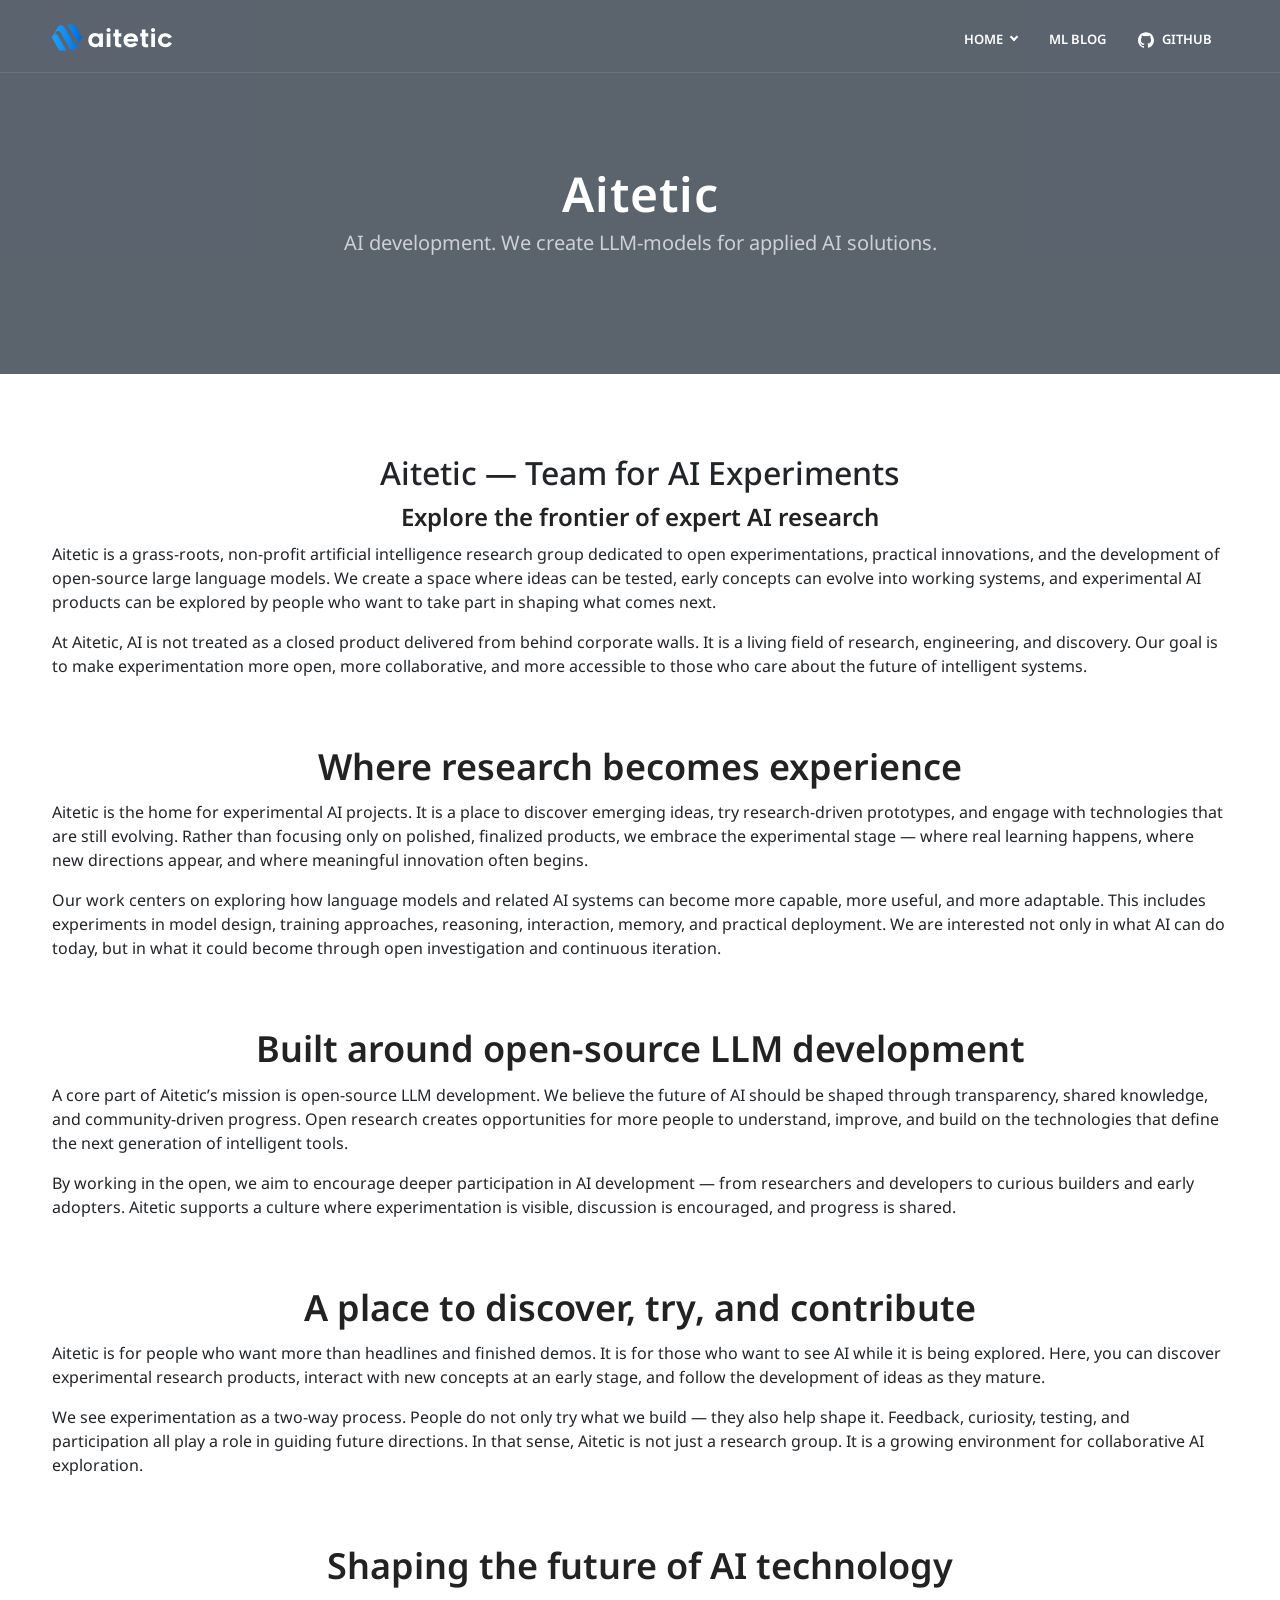
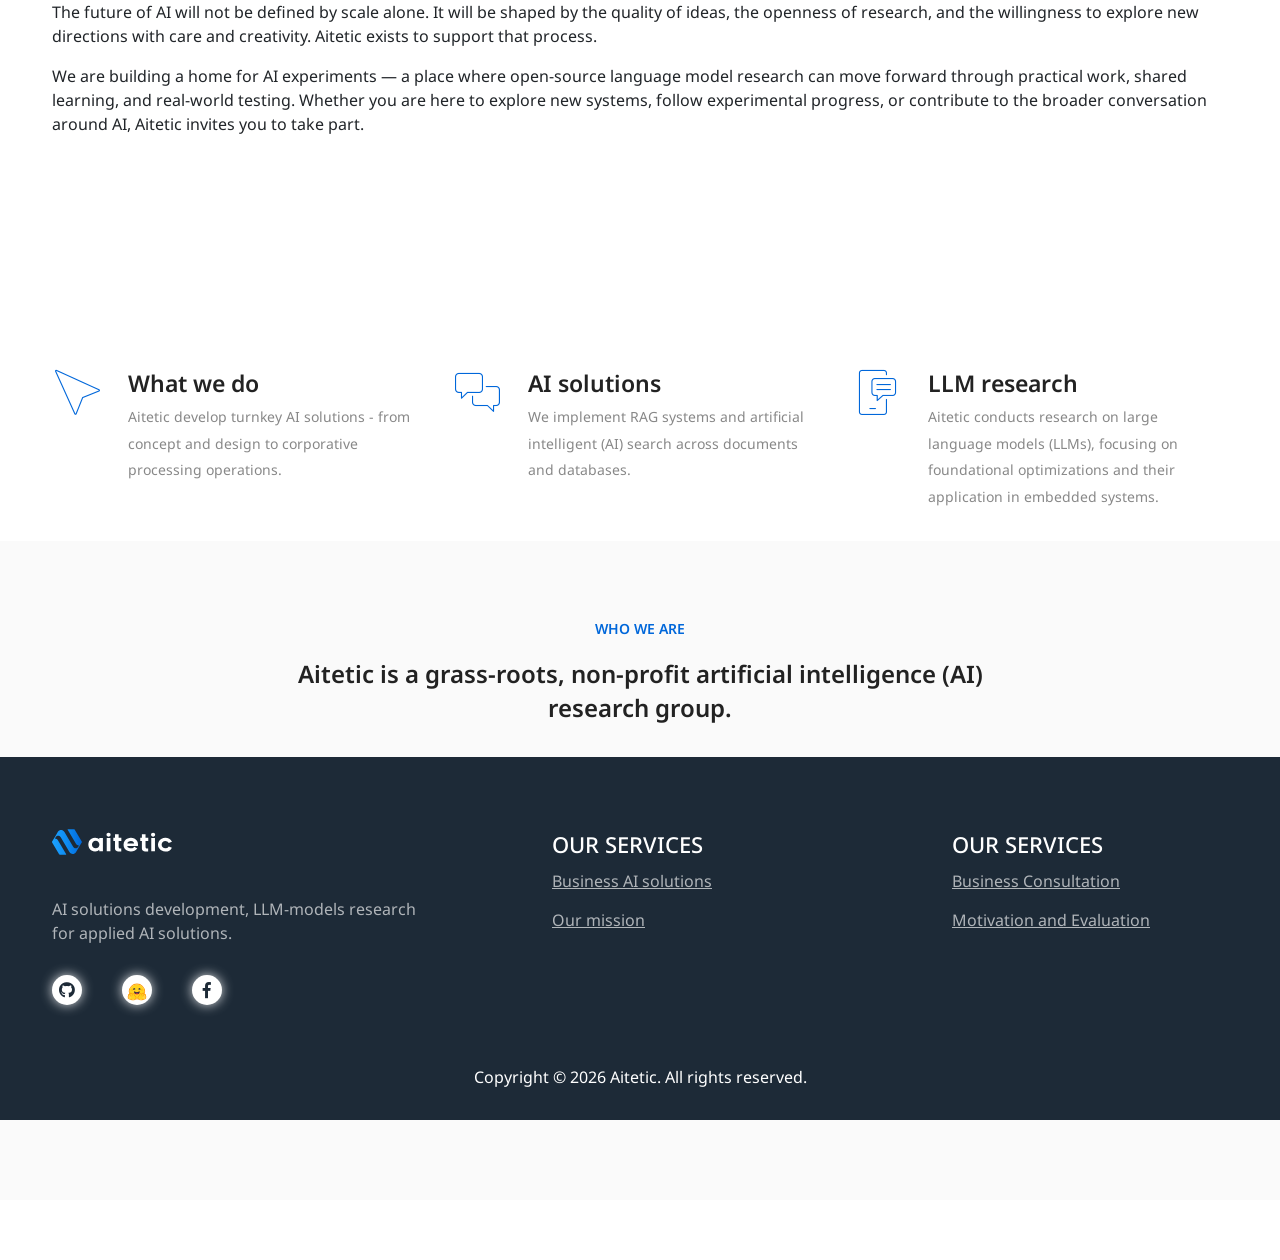
==== commit 6da3a046: "fixed to ML BLOG" ====
--- a/index.html
+++ b/index.html
@@ -12,9 +12,10 @@
 
     <link rel="canonical" href="https://aitetic.com/">
 
+    <meta name="google-site-verification" content="MCUg1m7fBbGFgcnHiz0u5Wgkmu6W4vbdClvsDqYg6J0" />
 
 	<meta charset="UTF-8">
-	<link rel="shortcut icon" href="#"/>
+	<link rel="shortcut icon" href="favicon.ico"/>
 	<meta name="viewport" content="width=device-width, initial-scale=1, maximum-scale=1">
 
     <link rel="icon" href="img/logo/aitetic-logo-min.svg" type="image/svg+xml">
@@ -61,7 +62,7 @@
 							<li><a href="#features">Features</a></li>
 						</ul>
 					</li>
-                	<li><a href="blog.html" class="nav-link">Blog</a></li>
+                	<li><a href="blog.html" class="nav-link">ML Blog</a></li>
 					<li><a href="https://github.com/aitetic" target="_blank" rel="noopener noreferrer">
 						<svg xmlns="http://www.w3.org/2000/svg" class="me-2 align-middle" viewBox="0 0 512 499.36" role="img" height="16" width="16" aria-label="GitHub icon">
                     	<path fill="currentColor" fill-rule="evenodd" d="M256 0C114.64 0 0 114.61 0 256c0 113.09 73.34 209 175.08 242.9 12.8 2.35 17.47-5.56 17.47-12.34 0-6.08-.22-22.18-.35-43.54-71.2 15.49-86.2-34.34-86.2-34.34-11.64-29.57-28.42-37.45-28.42-37.45-23.27-15.84 1.73-15.55 1.73-15.55 25.69 1.81 39.21 26.38 39.21 26.38 22.84 39.12 59.92 27.82 74.5 21.27 2.33-16.54 8.94-27.82 16.25-34.22-56.84-6.43-116.6-28.43-116.6-126.49 0-27.95 10-50.8 26.35-68.69-2.63-6.48-11.42-32.5 2.51-67.75 0 0 21.49-6.88 70.4 26.24a242.65 242.65 0 0 1 128.18 0c48.87-33.13 70.33-26.24 70.33-26.24 14 35.25 5.18 61.27 2.55 67.75 16.41 17.9 26.31 40.75 26.31 68.69 0 98.35-59.85 120-116.88 126.32 9.19 7.9 17.38 23.53 17.38 47.41 0 34.22-.31 61.83-.31 70.23 0 6.85 4.61 14.81 17.6 12.31C438.72 464.97 512 369.08 512 256.02 512 114.62 397.37 0 256 0z">
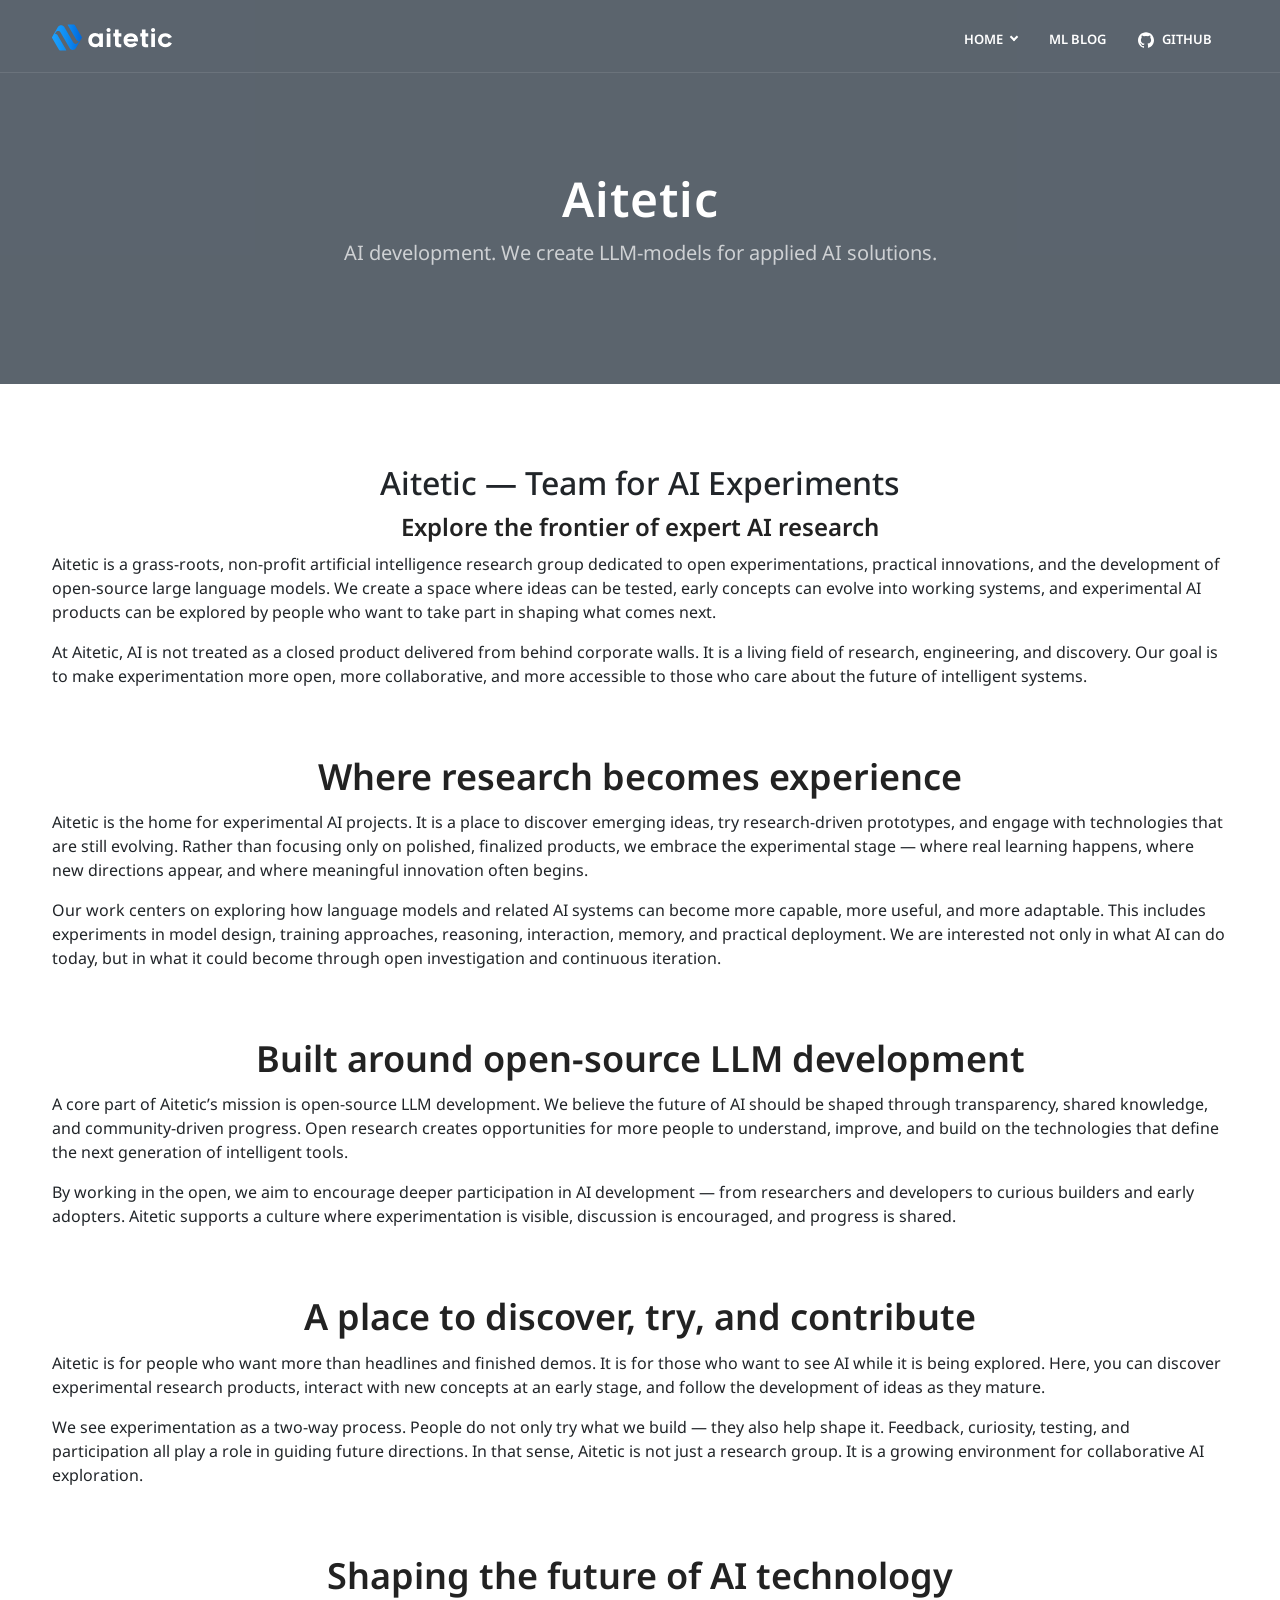
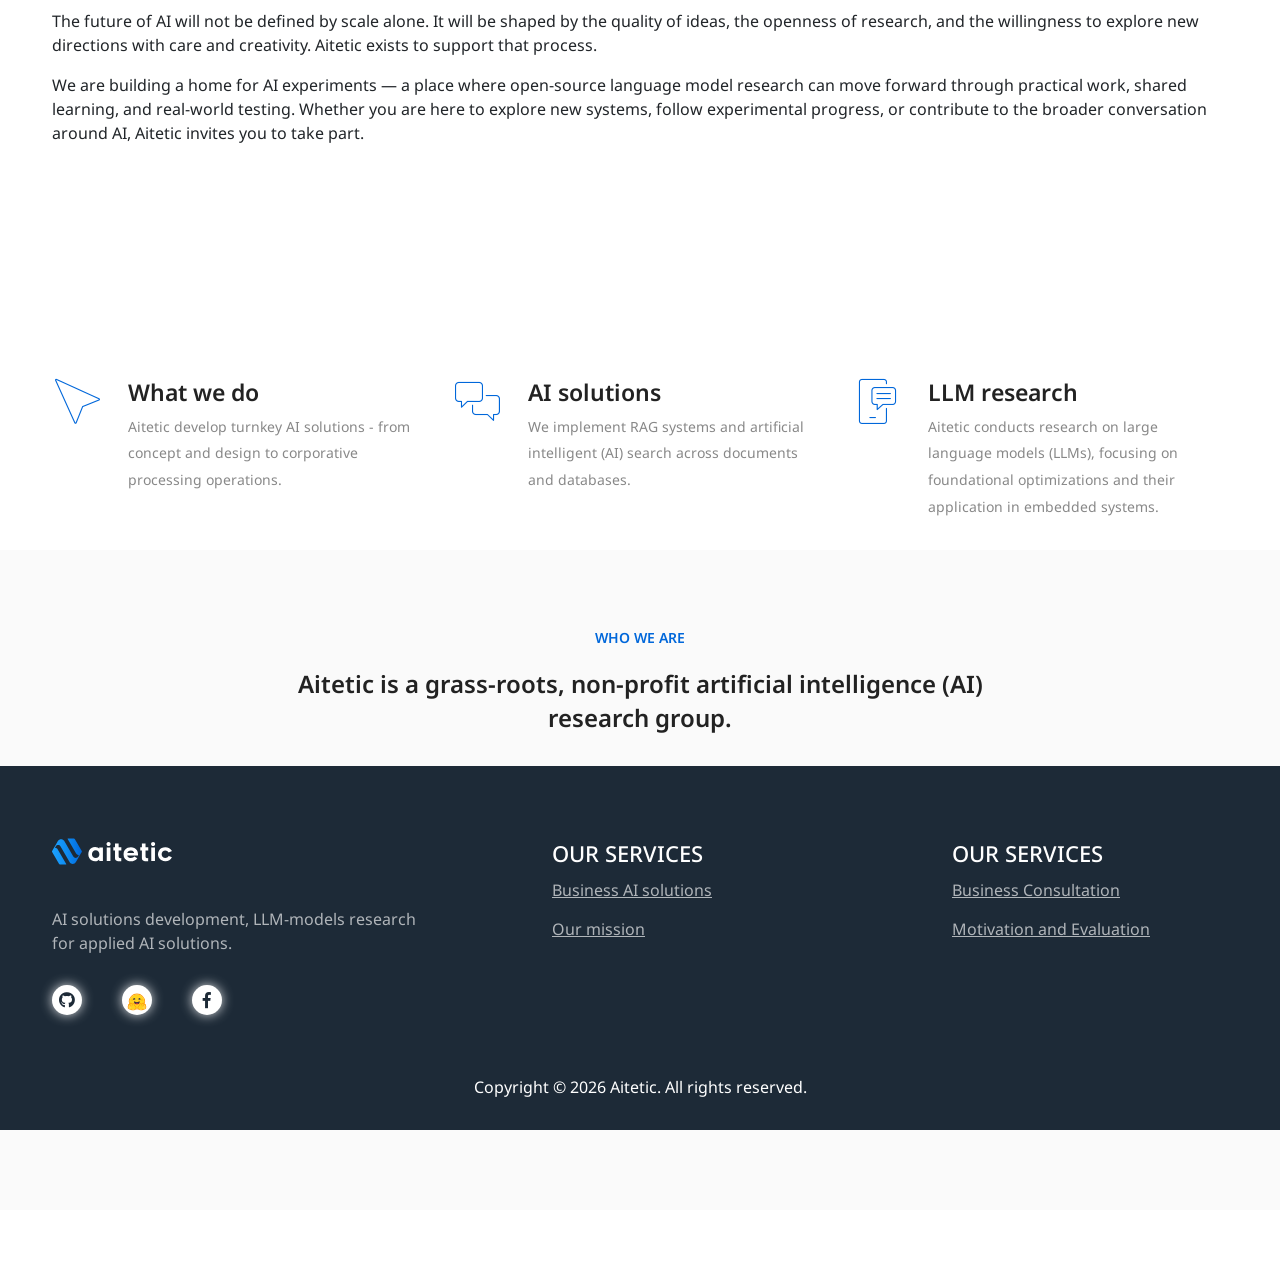
==== commit dbf027ae: "fixed links + verstka index.html" ====
--- a/index.html
+++ b/index.html
@@ -30,8 +30,10 @@
 	<!--Navigation Menu CSS-->
 	<link rel="stylesheet" type="text/css" href="css/navigation.css">
 	<!-- Owl carousel Styles -->
+	<!--
 	<link rel="stylesheet" type="text/css" href="css/owl.carousel.min.css">
 	<link rel="stylesheet" type="text/css" href="css/owl.theme.default.css">
+	-->
 	<!--Animate CSS-->
 	<link rel="stylesheet" type="text/css" href="css/animate.css">
 	<!-- Main Styles -->
@@ -59,7 +61,7 @@
 				<ul class="nav-menu align-to-right">
 					<li><a href="#">Home</a>
 						<ul class="nav-dropdown">
-							<li><a href="#features">Features</a></li>
+							<li><a href="#about">Features</a></li>
 						</ul>
 					</li>
                 	<li><a href="blog.html" class="nav-link">ML Blog</a></li>
@@ -86,12 +88,12 @@
 <!-- Page Title END -->
 
 
-<div class="section-wrapper">
-	<div class="container">
-
-<h2 class="text-center">Aitetic — Team for AI Experiments</h2>
-
-<div class="row justify-content-center mb-5">
+<section id="about" class="section-wrapper">
+	<div class="container">
+
+		<h2 class="text-center">Aitetic — Team for AI Experiments</h2>
+
+		<div class="row justify-content-center mb-5">
 				<div class="col-md-12 col-lg-8 col-centered text-center">
 					<h3 class="s-title-sm">Explore the frontier of expert AI research</h3>
 				</div>
@@ -101,9 +103,9 @@
 				At Aitetic, AI is not treated as a closed product delivered from behind corporate walls. It is a living field of research, engineering, and discovery. Our goal is to make experimentation more open, more collaborative, and more accessible to those who care about the future of intelligent systems.
 				</p>
 
-</div>
-
-<div class="row justify-content-center mb-5">
+		</div>
+
+		<div class="row justify-content-center mb-5">
 				<div class="col-md-12 col-lg-8 col-centered text-center">
 					<h3 class="s-title">Where research becomes experience</h3>
 				</div>
@@ -115,9 +117,9 @@
 				Our work centers on exploring how language models and related AI systems can become more capable, more useful, and more adaptable. This includes experiments in model design, training approaches, reasoning, interaction, memory, and practical deployment. We are interested not only in what AI can do today, but in what it could become through open investigation and continuous iteration.
 				</p>
 
-</div>
-
-<div class="row justify-content-center mb-5">
+		</div>
+
+		<div class="row justify-content-center mb-5">
 				<div class="col-md-12 col-lg-8 col-centered text-center">
 					<h3 class="s-title">Built around open-source LLM development</h3>
 				</div>
@@ -128,9 +130,9 @@
 				By working in the open, we aim to encourage deeper participation in AI development — from researchers and developers to curious builders and early adopters. Aitetic supports a culture where experimentation is visible, discussion is encouraged, and progress is shared.
 				</p>
 
-</div>
-
-<div class="row justify-content-center mb-5">
+		</div>
+
+		<div class="row justify-content-center mb-5">
 				<div class="col-md-12 col-lg-8 col-centered text-center">
 					<h3 class="s-title">A place to discover, try, and contribute</h3>
 				</div>
@@ -141,9 +143,9 @@
 				We see experimentation as a two-way process. People do not only try what we build — they also help shape it. Feedback, curiosity, testing, and participation all play a role in guiding future directions. In that sense, Aitetic is not just a research group. It is a growing environment for collaborative AI exploration.
 				</p>
 
-</div>
-
-<div class="row justify-content-center mb-5">
+		</div>
+
+		<div class="row justify-content-center mb-5">
 				<div class="col-md-12 col-lg-8 col-centered text-center">
 					<h3 class="s-title">Shaping the future of AI technology</h3>
 				</div>
@@ -154,12 +156,10 @@
 				We are building a home for AI experiments — a place where open-source language model research can move forward through practical work, shared learning, and real-world testing. Whether you are here to explore new systems, follow experimental progress, or contribute to the broader conversation around AI, Aitetic invites you to take part.
 				</p>
 
-</div>
-
-
-
-	</div>
-</div>
+		</div>
+
+	</div>
+</section>
 
 
 <section id="features" class="section-wrapper section-wrapper--sm">
@@ -279,7 +279,9 @@
 <!-- Popper -->
 <script src="./js/popper.min.js"></script>
 <!-- Include js plugin -->
+<!--
 <script src="./js/owl.carousel.min.js"></script>
+-->
 <!-- Main JS -->
 <script src="./js/main.js"></script>
 </body>
--- a/css/styles.css
+++ b/css/styles.css
@@ -267,7 +267,7 @@
   font-size: 48px;
   font-weight: 600;
   letter-spacing: 1px;
-  line-height: 1;
+  line-height: 1.2;
   color: #fff;
   text-align: center;
   margin-bottom: 10px;
@@ -1601,6 +1601,15 @@
 /*-----------------------------------------
 17. Helpers
 -------------------------------------------*/
+/* Inline code styling */
+.code-inline {
+  background-color: #e9ecef;
+  padding: 2px 8px;
+  border-radius: 4px;
+  color: #212529;
+  /*font-family: 'Courier New', monospace;*/
+  font-size: 1.0em;
+}
 /*---------------------
 1. Sections
 -----------------------*/
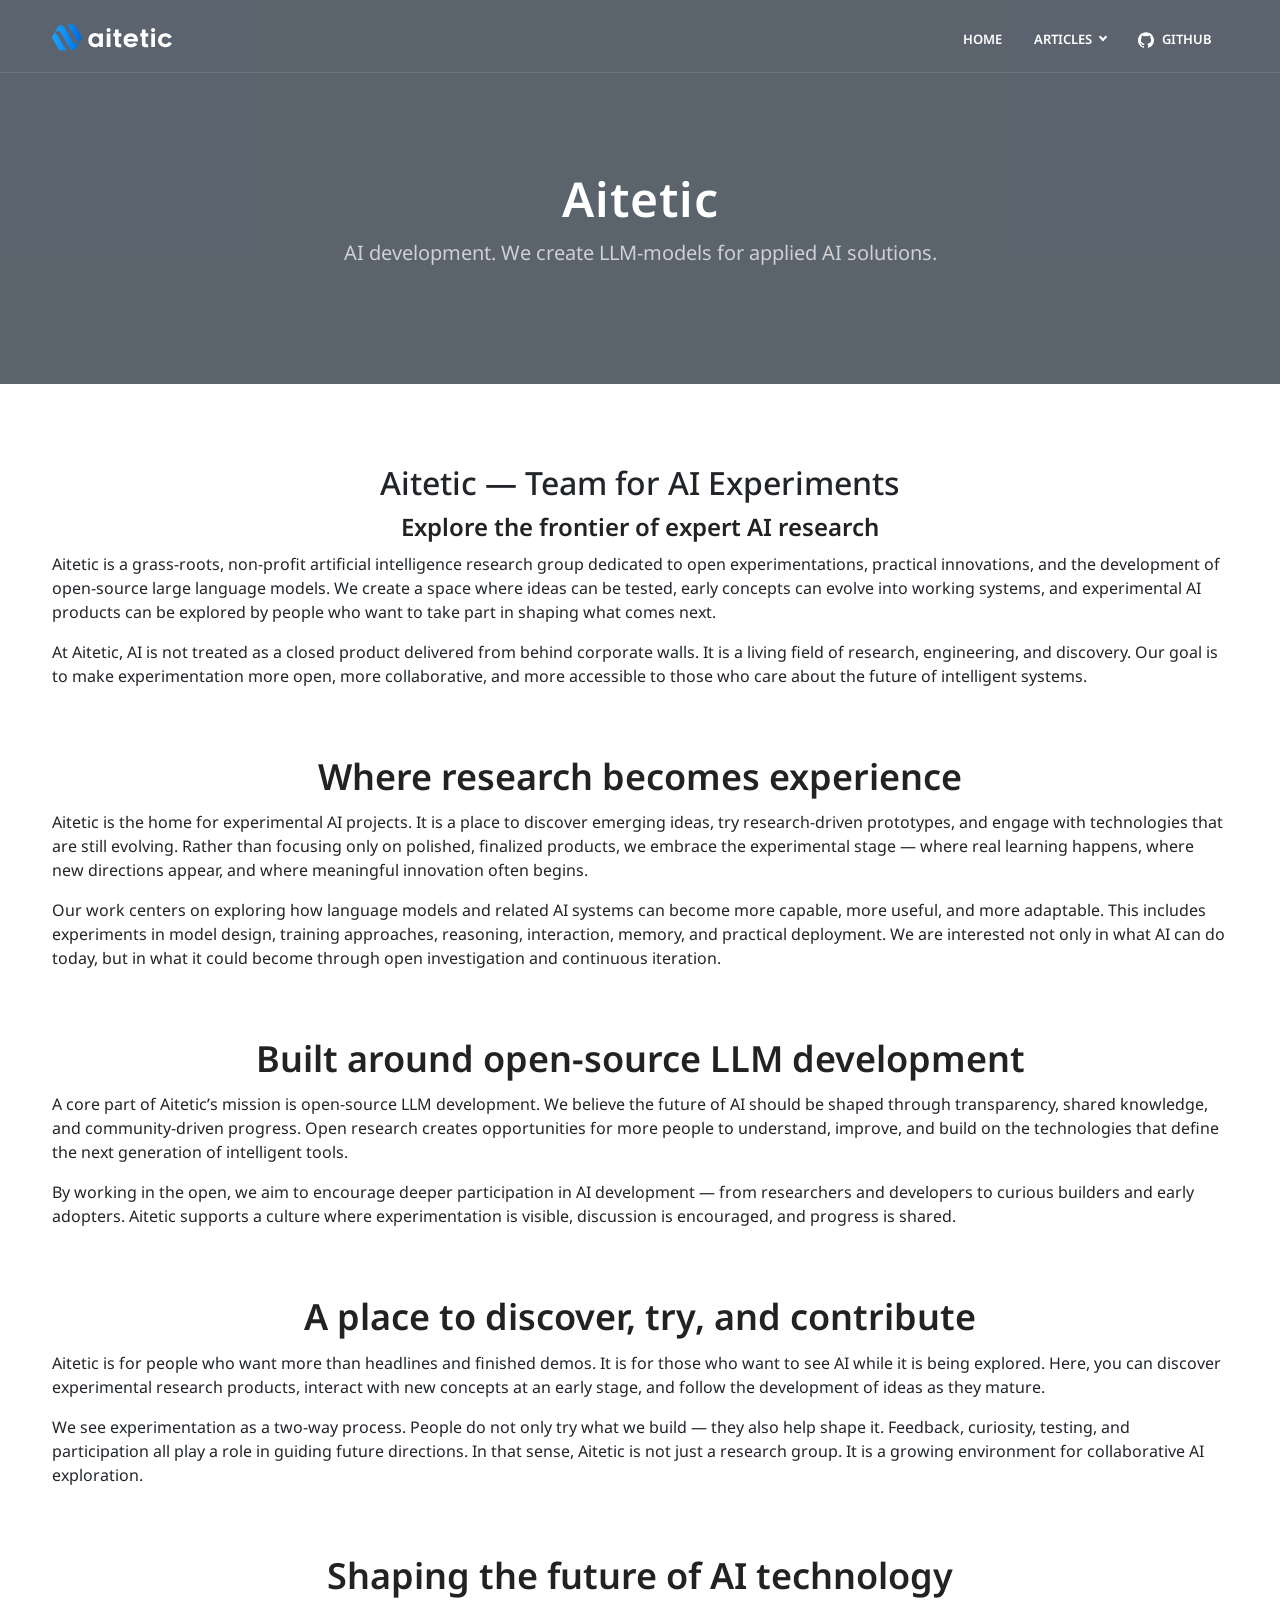
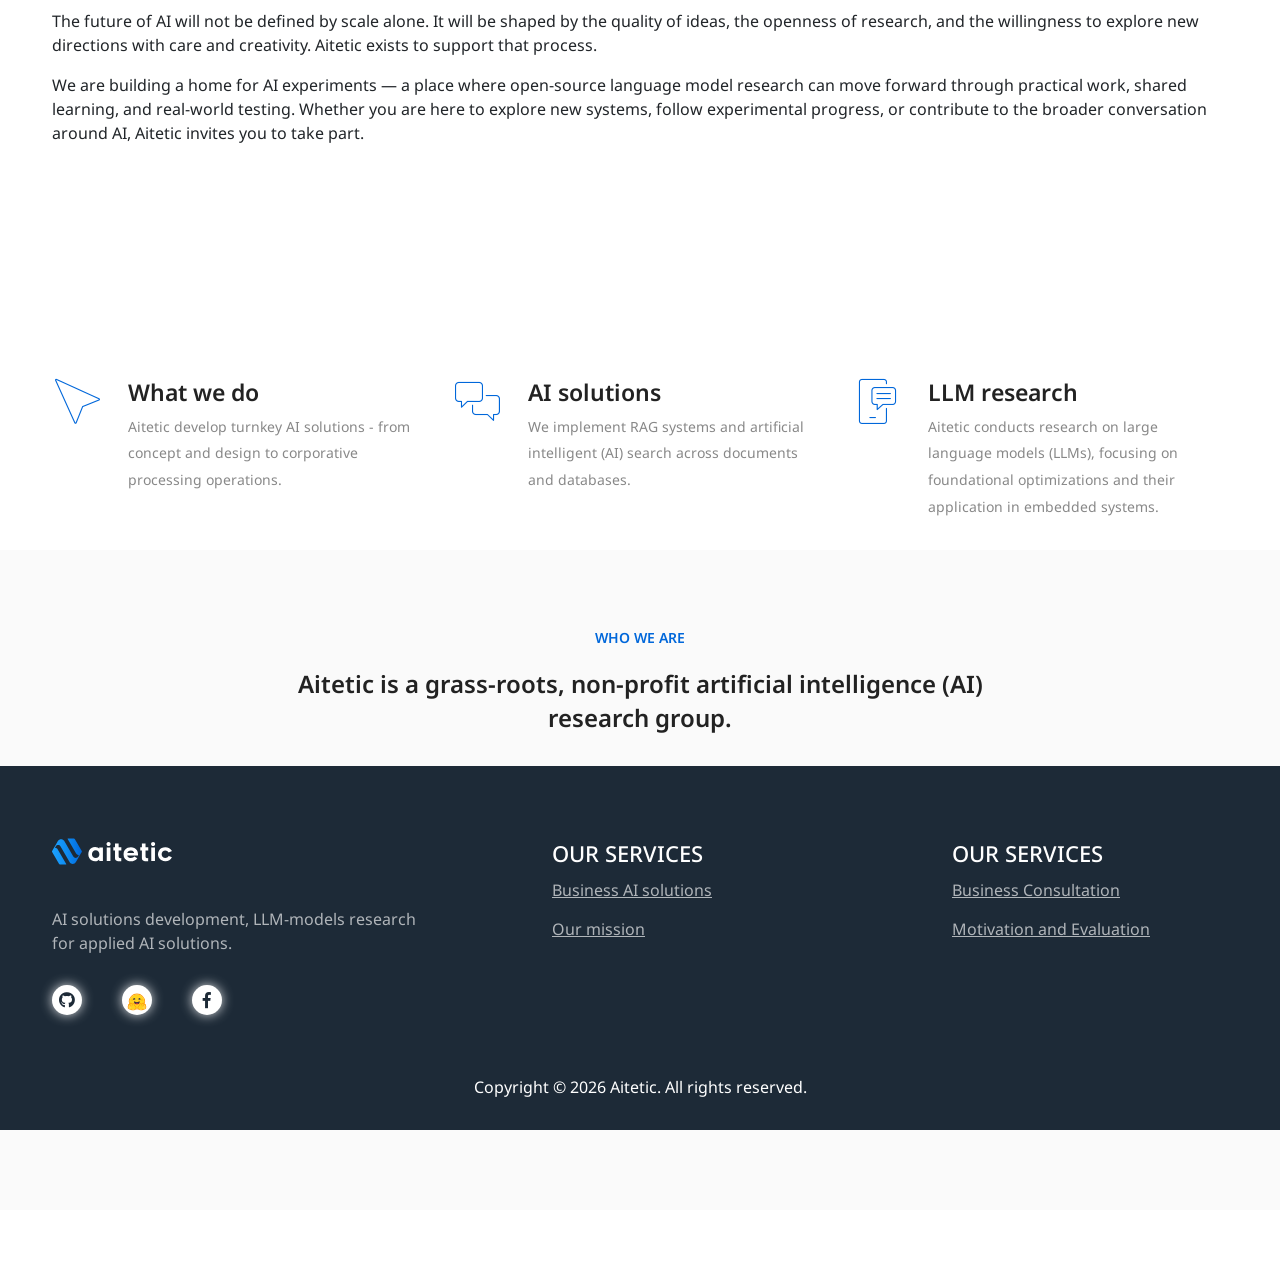
==== commit 20170eb2: "Fixed links + configuration of nav-bar menu" ====
--- a/index.html
+++ b/index.html
@@ -59,12 +59,12 @@
 			</div>
 			<div class="nav-menus-wrapper">
 				<ul class="nav-menu align-to-right">
-					<li><a href="#">Home</a>
+                	<li><a href="/" class="nav-link">Home</a></li>
+					<li><a href="#">Articles</a>
 						<ul class="nav-dropdown">
-							<li><a href="#about">Features</a></li>
+							<li><a href="/blog.html">ML Blog</a></li>
 						</ul>
 					</li>
-                	<li><a href="blog.html" class="nav-link">ML Blog</a></li>
 					<li><a href="https://github.com/aitetic" target="_blank" rel="noopener noreferrer">
 						<svg xmlns="http://www.w3.org/2000/svg" class="me-2 align-middle" viewBox="0 0 512 499.36" role="img" height="16" width="16" aria-label="GitHub icon">
                     	<path fill="currentColor" fill-rule="evenodd" d="M256 0C114.64 0 0 114.61 0 256c0 113.09 73.34 209 175.08 242.9 12.8 2.35 17.47-5.56 17.47-12.34 0-6.08-.22-22.18-.35-43.54-71.2 15.49-86.2-34.34-86.2-34.34-11.64-29.57-28.42-37.45-28.42-37.45-23.27-15.84 1.73-15.55 1.73-15.55 25.69 1.81 39.21 26.38 39.21 26.38 22.84 39.12 59.92 27.82 74.5 21.27 2.33-16.54 8.94-27.82 16.25-34.22-56.84-6.43-116.6-28.43-116.6-126.49 0-27.95 10-50.8 26.35-68.69-2.63-6.48-11.42-32.5 2.51-67.75 0 0 21.49-6.88 70.4 26.24a242.65 242.65 0 0 1 128.18 0c48.87-33.13 70.33-26.24 70.33-26.24 14 35.25 5.18 61.27 2.55 67.75 16.41 17.9 26.31 40.75 26.31 68.69 0 98.35-59.85 120-116.88 126.32 9.19 7.9 17.38 23.53 17.38 47.41 0 34.22-.31 61.83-.31 70.23 0 6.85 4.61 14.81 17.6 12.31C438.72 464.97 512 369.08 512 256.02 512 114.62 397.37 0 256 0z">
--- a/css/slider.css
+++ b/css/slider.css
@@ -326,3 +326,16 @@
   }
 }
 
+
+/*-----------------------------------------
+Article List Styles
+-------------------------------------------*/
+.article-list {
+    list-style-type: disc;
+    padding-left: 1.5rem;
+    line-height: 1.8;
+}
+
+.article-list li::marker {
+    font-weight: 700;
+}
--- a/css/styles.css
+++ b/css/styles.css
@@ -45,6 +45,11 @@
 /*-----------------------------------------
 1. Headings
 -------------------------------------------*/
+
+.text-inherit {
+    color: inherit;
+}
+
 .s-title-sm {
   font-size: 24px;
   font-weight: 600;
@@ -271,6 +276,13 @@
   color: #fff;
   text-align: center;
   margin-bottom: 10px;
+}
+
+
+@media (max-width: 991px) {
+  .page-title-section h1 {
+    font-size: 32px;
+  }
 }
 
 .page-title-section ul li {
@@ -1108,7 +1120,7 @@
 }
 
 .blog-post p {
-  color: rgba(0, 0, 0, 0.6);
+  color: rgba(0, 0, 0, 0.7);
   font-size: 16px;
   font-weight: 400;
   line-height: 1.8;
@@ -3654,7 +3666,7 @@
   }
 }
 
-.process-steps-xs li{
+.process-steps-xs li {
   position: relative;
   float: left;
   list-style-type: none;
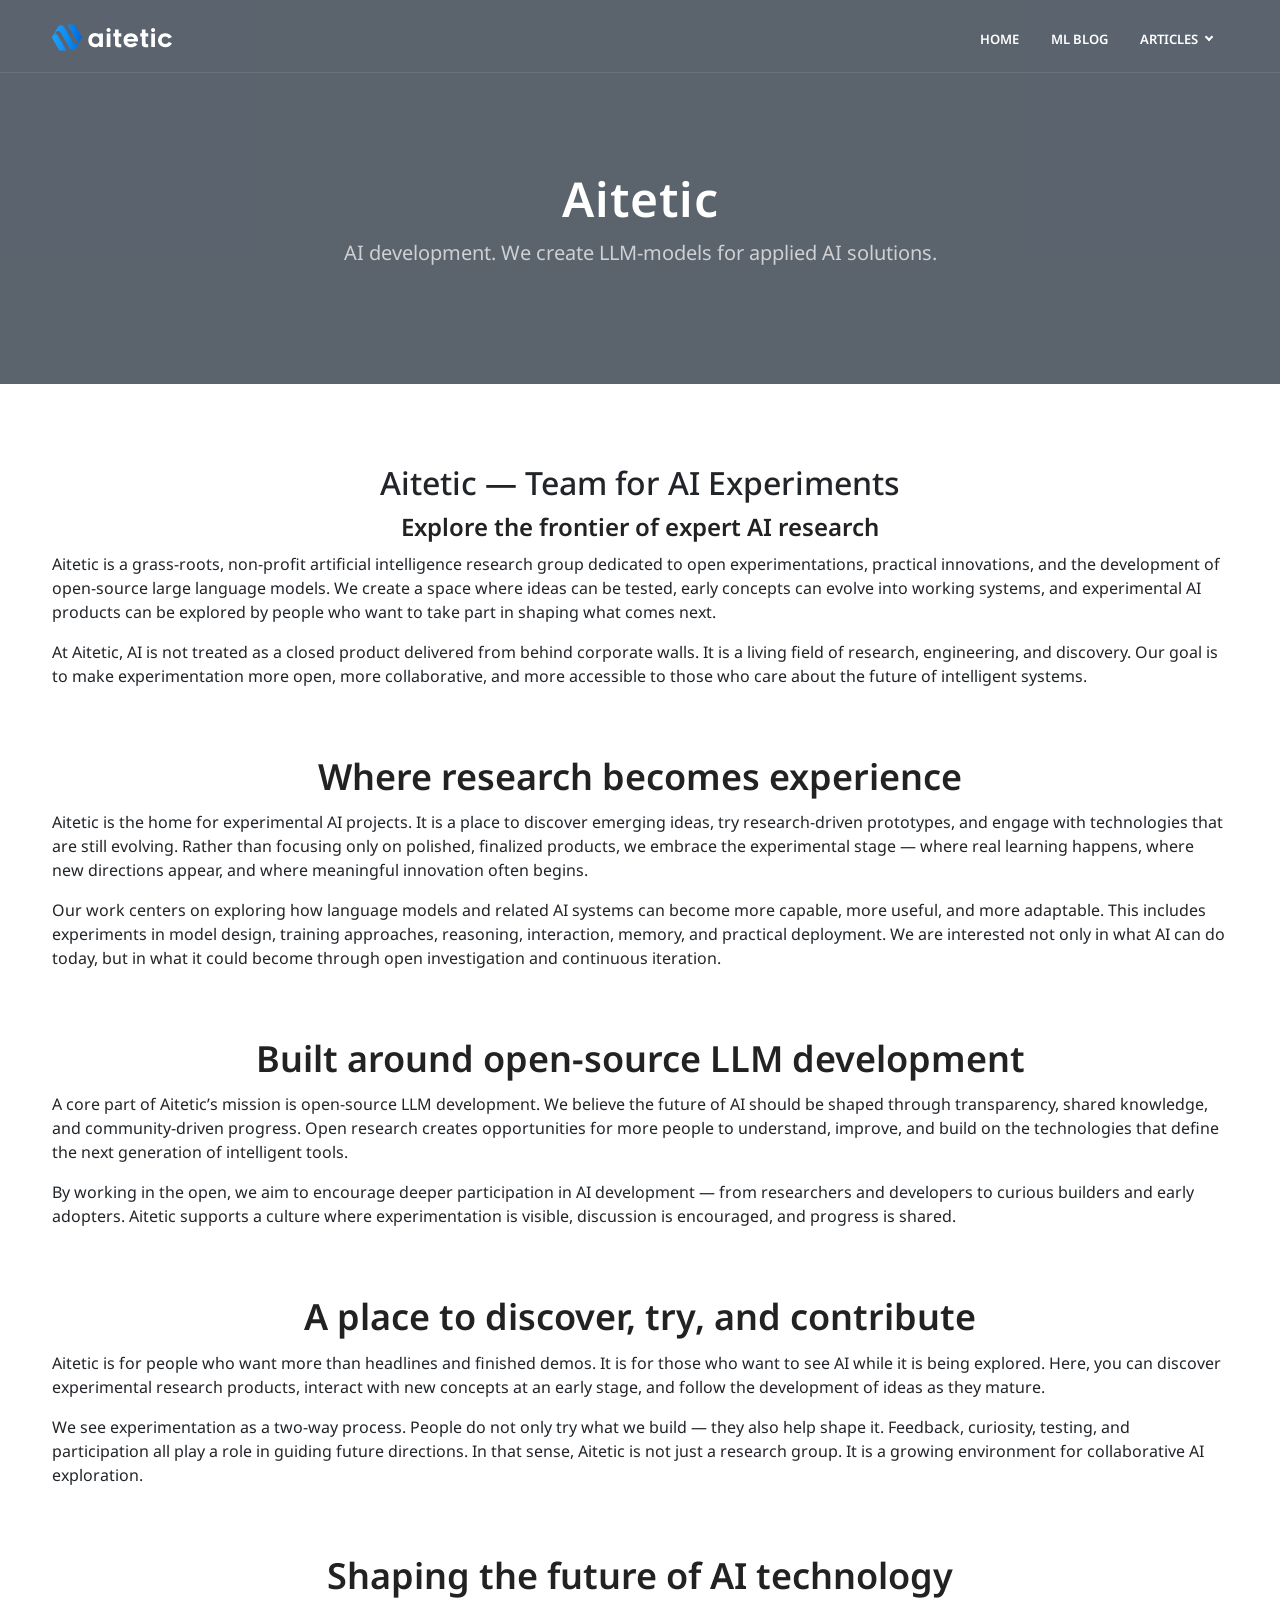
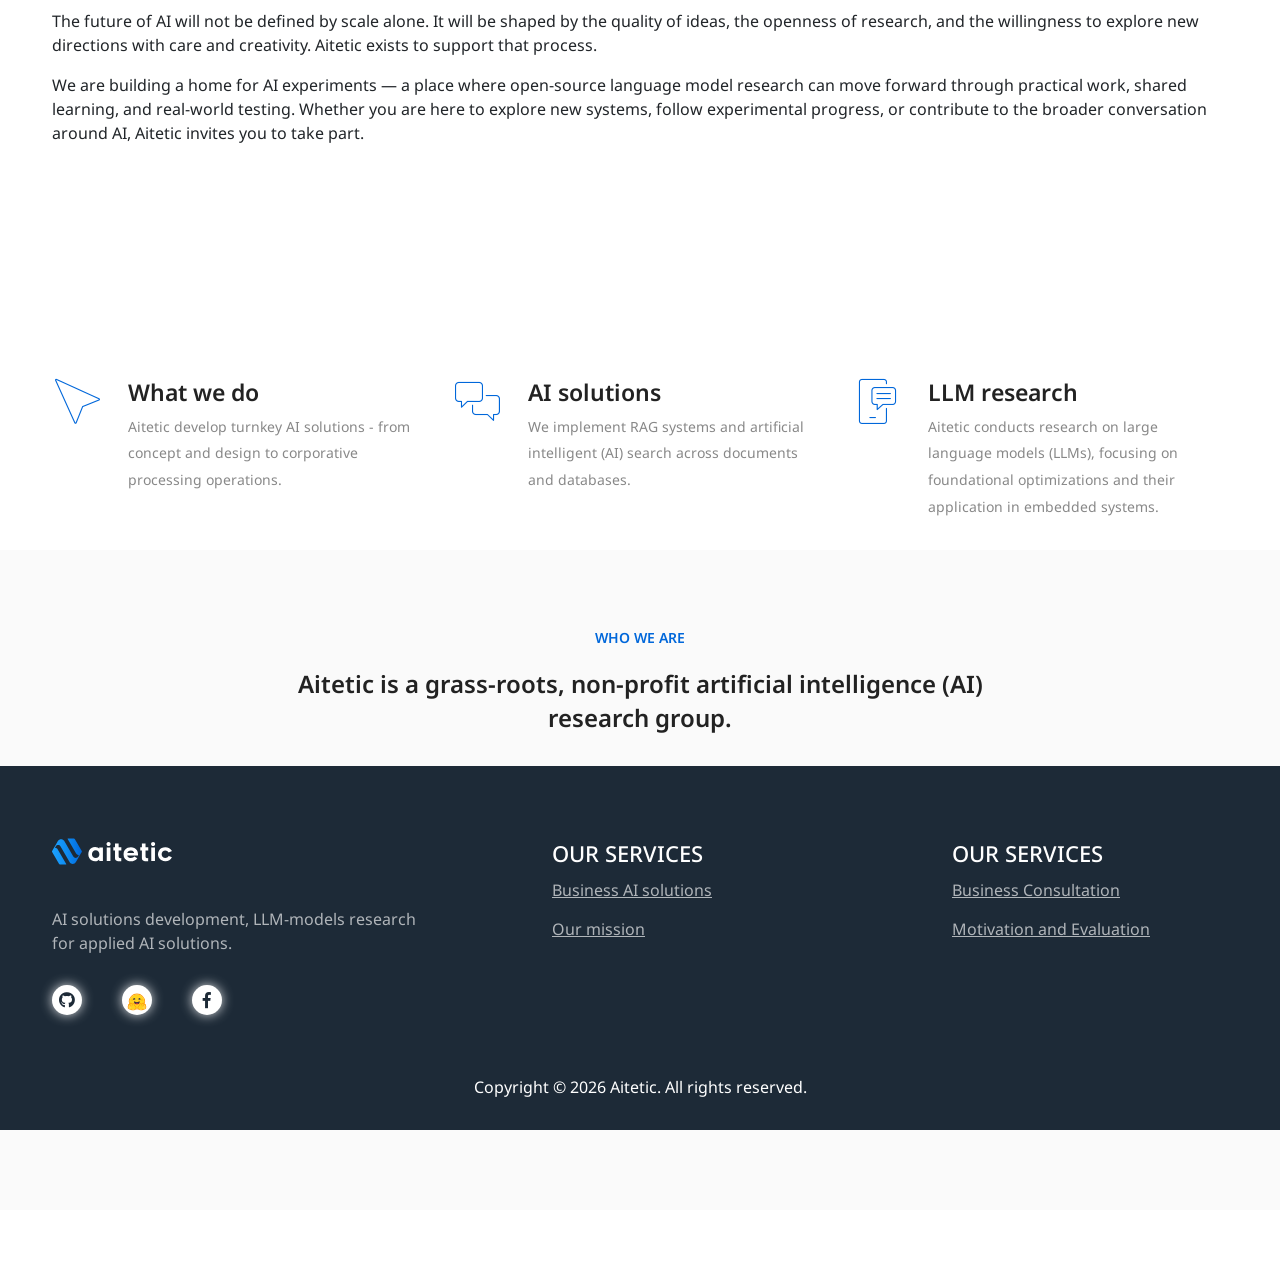
==== commit 4d026e53: "menu: refactoring (current on site)" ====
--- a/index.html
+++ b/index.html
@@ -59,17 +59,21 @@
 			</div>
 			<div class="nav-menus-wrapper">
 				<ul class="nav-menu align-to-right">
-                	<li><a href="/" class="nav-link">Home</a></li>
-					<li><a href="#">Articles</a>
+
+					<li><a href="/">Home</a></li>
+					<li><a href="/blog.html">ML Blog</a></li>
+
+					<li><a href="#" role="button" aria-haspopup="true" aria-expanded="false" onclick="event.preventDefault();">Articles</a>
 						<ul class="nav-dropdown">
-							<li><a href="/blog.html">ML Blog</a></li>
+							<li><a href="https://github.com/aitetic" target="_blank" rel="noopener noreferrer">
+									<svg xmlns="http://www.w3.org/2000/svg" class="me-2 align-middle" viewBox="0 0 512 499.36" role="img" height="16" width="16" aria-label="GitHub icon">
+									<path fill="currentColor" fill-rule="evenodd" d="M256 0C114.64 0 0 114.61 0 256c0 113.09 73.34 209 175.08 242.9 12.8 2.35 17.47-5.56 17.47-12.34 0-6.08-.22-22.18-.35-43.54-71.2 15.49-86.2-34.34-86.2-34.34-11.64-29.57-28.42-37.45-28.42-37.45-23.27-15.84 1.73-15.55 1.73-15.55 25.69 1.81 39.21 26.38 39.21 26.38 22.84 39.12 59.92 27.82 74.5 21.27 2.33-16.54 8.94-27.82 16.25-34.22-56.84-6.43-116.6-28.43-116.6-126.49 0-27.95 10-50.8 26.35-68.69-2.63-6.48-11.42-32.5 2.51-67.75 0 0 21.49-6.88 70.4 26.24a242.65 242.65 0 0 1 128.18 0c48.87-33.13 70.33-26.24 70.33-26.24 14 35.25 5.18 61.27 2.55 67.75 16.41 17.9 26.31 40.75 26.31 68.69 0 98.35-59.85 120-116.88 126.32 9.19 7.9 17.38 23.53 17.38 47.41 0 34.22-.31 61.83-.31 70.23 0 6.85 4.61 14.81 17.6 12.31C438.72 464.97 512 369.08 512 256.02 512 114.62 397.37 0 256 0z">
+									</path>
+								</svg>GitHub</a>
+							</li>
 						</ul>
 					</li>
-					<li><a href="https://github.com/aitetic" target="_blank" rel="noopener noreferrer">
-						<svg xmlns="http://www.w3.org/2000/svg" class="me-2 align-middle" viewBox="0 0 512 499.36" role="img" height="16" width="16" aria-label="GitHub icon">
-                    	<path fill="currentColor" fill-rule="evenodd" d="M256 0C114.64 0 0 114.61 0 256c0 113.09 73.34 209 175.08 242.9 12.8 2.35 17.47-5.56 17.47-12.34 0-6.08-.22-22.18-.35-43.54-71.2 15.49-86.2-34.34-86.2-34.34-11.64-29.57-28.42-37.45-28.42-37.45-23.27-15.84 1.73-15.55 1.73-15.55 25.69 1.81 39.21 26.38 39.21 26.38 22.84 39.12 59.92 27.82 74.5 21.27 2.33-16.54 8.94-27.82 16.25-34.22-56.84-6.43-116.6-28.43-116.6-126.49 0-27.95 10-50.8 26.35-68.69-2.63-6.48-11.42-32.5 2.51-67.75 0 0 21.49-6.88 70.4 26.24a242.65 242.65 0 0 1 128.18 0c48.87-33.13 70.33-26.24 70.33-26.24 14 35.25 5.18 61.27 2.55 67.75 16.41 17.9 26.31 40.75 26.31 68.69 0 98.35-59.85 120-116.88 126.32 9.19 7.9 17.38 23.53 17.38 47.41 0 34.22-.31 61.83-.31 70.23 0 6.85 4.61 14.81 17.6 12.31C438.72 464.97 512 369.08 512 256.02 512 114.62 397.37 0 256 0z">
-                      	</path>
-                    </svg>GitHub</a></li>
+
 				</ul>
 			</div>
 		</nav>
